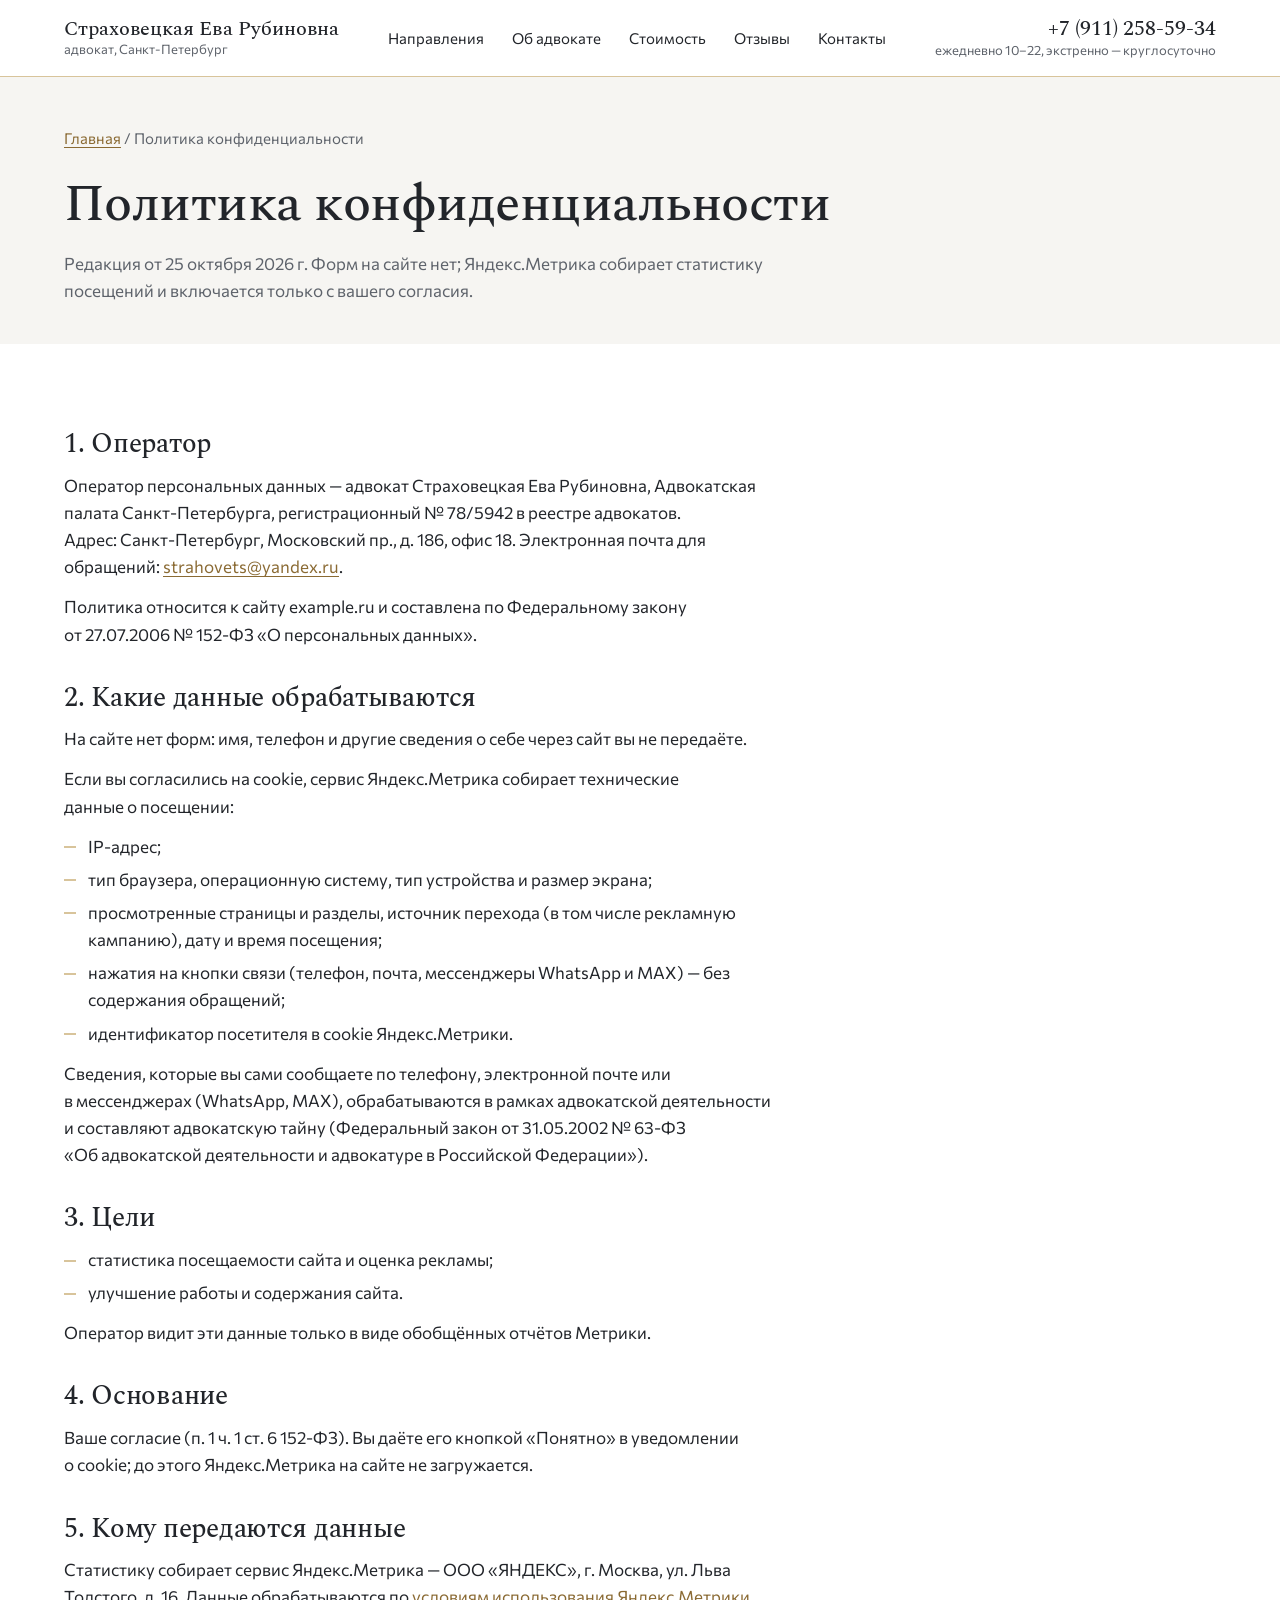
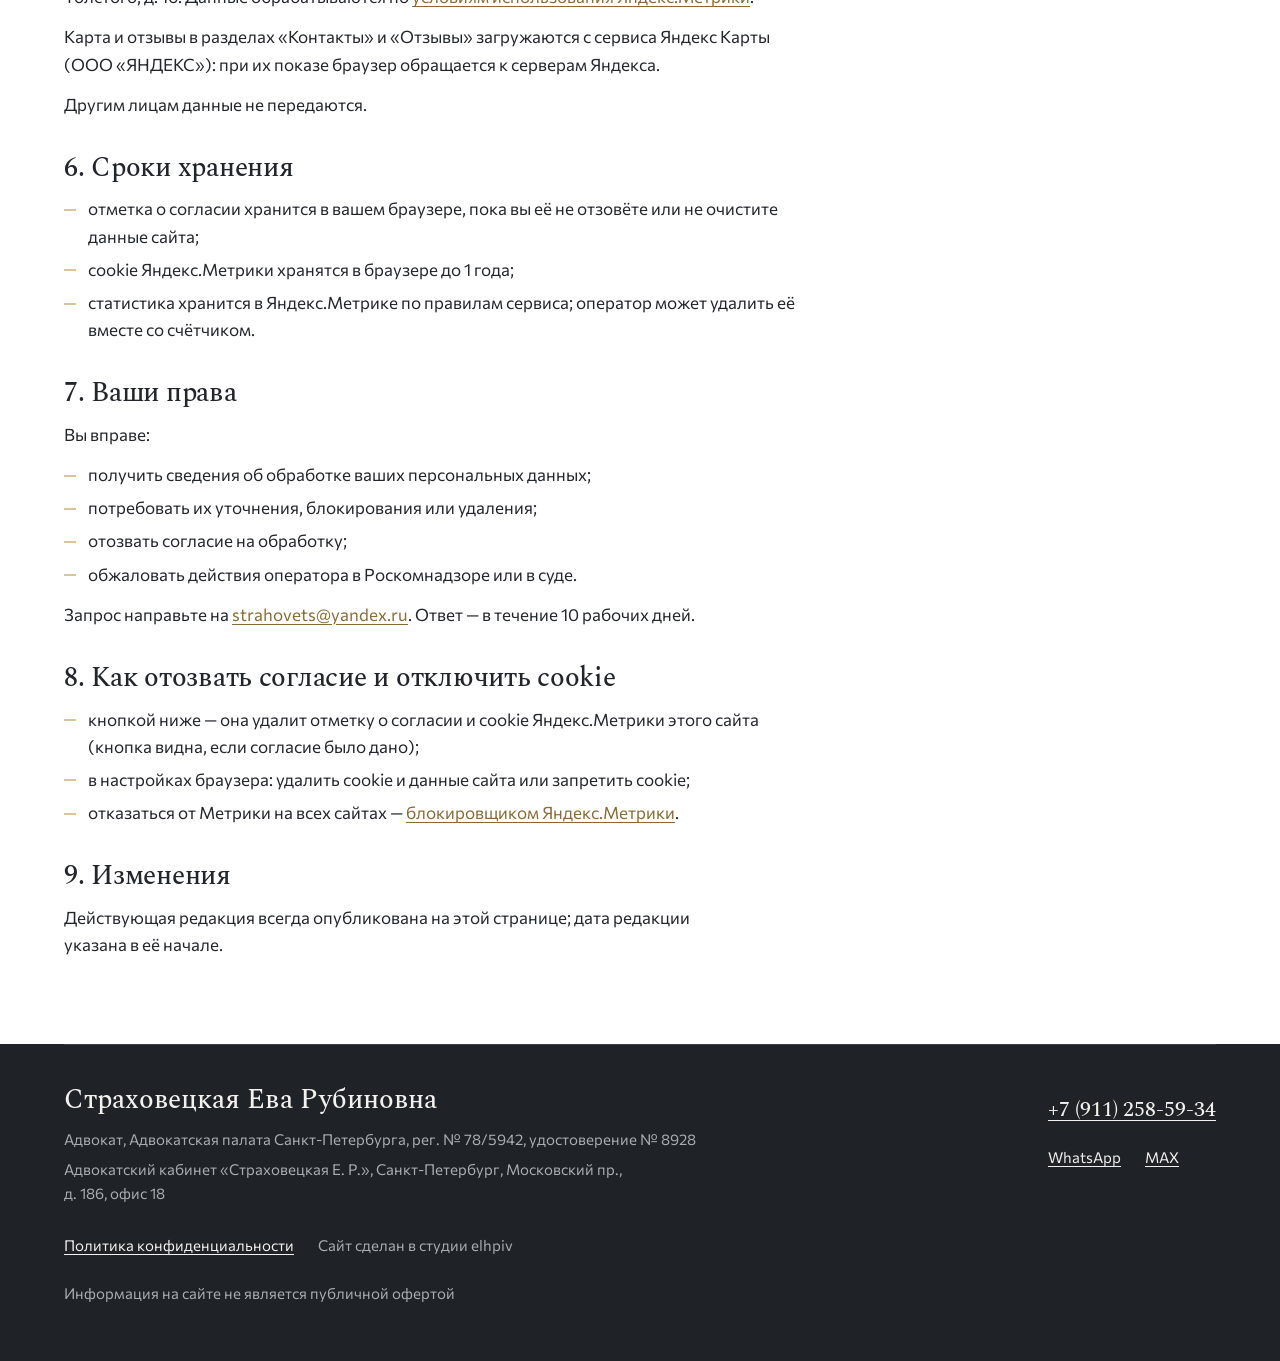
==== privacy/index.html @ 70b64c7b "Правки клиента, круг 2: MAX, новый заголовок, география MAX: ссылка клиента в SITE.max — кнопки в пе" ====
<!doctype html>
<html lang="ru" class="no-js">
<head>
  <meta charset="utf-8">
  <meta name="viewport" content="width=device-width, initial-scale=1, viewport-fit=cover">
  <meta name="format-detection" content="telephone=no">

  <title>Политика конфиденциальности — адвокат Страховецкая Е. Р.</title>
  <meta name="description" content="Как сайт адвоката Страховецкой Е. Р. обрабатывает данные посетителей: форм нет, Яндекс.Метрика — только с согласия.">
  <link rel="canonical" href="https://example.ru/privacy/">
  <meta name="theme-color" content="#FFFFFF">
  <link rel="icon" href="../favicon.ico" sizes="any">
  <link rel="apple-touch-icon" href="../apple-touch-icon.png">

  <link rel="preload" href="../assets/fonts/spectral-cyrillic-500-normal.woff2" as="font" type="font/woff2" crossorigin>
  <link rel="preload" href="../assets/fonts/commissioner-cyrillic-400-normal.woff2" as="font" type="font/woff2" crossorigin>
  <link rel="stylesheet" href="../css/style.min.css?v=68ed8eaffb">

  <!-- Тот же встроенный скрипт, что на главной: CSP пропускает только его -->
  <script>document.documentElement.className='js';setTimeout(function(){document.documentElement.classList.add('is-hero-ready')},2000);</script>
  <script src="../js/main.min.js?v=ab2434824a" defer></script>
</head>
<body>
  <a class="skip-link" href="#main">Перейти к содержанию</a>

  <!-- Шапка, подвал и плашка cookie повторены на главной, здесь и в 404.html —
       при правке меняйте все три -->
  <header class="header">
    <div class="header__inner">
      <a class="header__brand" href="../">
        <span class="header__name">Страховецкая Ева Рубиновна</span>
        <span class="header__role">адвокат, <span class="nowrap">Санкт-Петербург</span></span>
      </a>

      <nav class="nav" id="nav" aria-label="Разделы сайта">
        <ul class="nav__list">
          <li><a class="nav__link" href="../#napravleniya">Направления</a></li>
          <li><a class="nav__link" href="../#ob-advokate">Об адвокате</a></li>
          <li><a class="nav__link" href="../#stoimost">Стоимость</a></li>
          <li><a class="nav__link" href="../#otzyvy">Отзывы</a></li>
          <li><a class="nav__link" href="../#kontakty">Контакты</a></li>
        </ul>
        <div class="nav__extra">
          <a class="nav__phone" href="tel:+79112585934" data-site="phone" data-site-text>+7 (911) 258-59-34</a>
          <p class="nav__hours">Ежедневно 10:00–22:00, экстренно&nbsp;— круглосуточно</p>
          <p class="nav__messengers">
            <a href="https://wa.me/79112585934" data-site="whatsapp" target="_blank" rel="noopener">WhatsApp</a>
            <a href="https://max.ru/u/f9LHodD0cOIVmBwCmqbL6WuMIrYl8EcYiUHVnizhA8UzZi-aLdURLhYDtkc" data-site="max" target="_blank" rel="noopener">MAX</a>
          </p>
        </div>
      </nav>

      <a class="header__contact" href="tel:+79112585934" data-site="phone">
        <span class="header__phone" data-site-text="phone">+7 (911) 258-59-34</span>
        <span class="header__hours">ежедневно 10–22, экстренно&nbsp;— круглосуточно</span>
      </a>

      <a class="header__icon header__call" href="tel:+79112585934" data-site="phone" aria-label="Позвонить адвокату">
        <svg viewBox="0 0 24 24" width="22" height="22" aria-hidden="true" focusable="false"><path fill="none" stroke="currentColor" stroke-width="1.8" stroke-linecap="round" stroke-linejoin="round" d="M22 16.92v3a2 2 0 0 1-2.18 2 19.79 19.79 0 0 1-8.63-3.07 19.5 19.5 0 0 1-6-6 19.79 19.79 0 0 1-3.07-8.67A2 2 0 0 1 4.11 2h3a2 2 0 0 1 2 1.72 12.84 12.84 0 0 0 .7 2.81 2 2 0 0 1-.45 2.11L8.09 9.91a16 16 0 0 0 6 6l1.27-1.27a2 2 0 0 1 2.11-.45 12.84 12.84 0 0 0 2.81.7A2 2 0 0 1 22 16.92z"/></svg>
      </a>
      <button class="header__icon header__burger" type="button" aria-expanded="false" aria-controls="nav" aria-label="Меню">
        <span class="header__burger-lines" aria-hidden="true"></span>
      </button>
    </div>
  </header>

  <main id="main" tabindex="-1">
    <section class="page-head" aria-labelledby="page-title">
      <div class="container">
        <nav class="page-head__crumbs" aria-label="Навигационная цепочка"><a href="../">Главная</a> / Политика конфиденциальности</nav>
        <h1 class="page-head__title" id="page-title">Политика конфиденциальности</h1>
        <p class="page-head__meta">Редакция от&nbsp;<time datetime="2026-10-25">25&nbsp;октября 2026&nbsp;г.</time> Форм на&nbsp;сайте нет; Яндекс.Метрика собирает статистику посещений и&nbsp;включается только с&nbsp;вашего согласия.</p>
      </div>
    </section>

    <section class="section section--white" aria-label="Текст политики">
      <div class="container">
        <article class="doc">
          <h2>1. Оператор</h2>
          <p>Оператор персональных данных&nbsp;— адвокат Страховецкая Ева Рубиновна, Адвокатская палата <span class="nowrap">Санкт-Петербурга</span>, регистрационный №&nbsp;78/5942 в&nbsp;реестре адвокатов. Адрес: <span class="nowrap">Санкт-Петербург</span>, Московский пр., д.&nbsp;186, офис&nbsp;18. Электронная почта для обращений: <a href="mailto:strahovets@yandex.ru" data-site="email" data-site-text>strahovets@yandex.ru</a>.</p>
          <p>Политика относится к&nbsp;сайту example.ru и&nbsp;составлена по&nbsp;Федеральному закону от&nbsp;27.07.2006 №&nbsp;152-ФЗ «О&nbsp;персональных данных».</p>

          <h2>2. Какие данные обрабатываются</h2>
          <p>На&nbsp;сайте нет форм: имя, телефон и&nbsp;другие сведения о&nbsp;себе через сайт вы&nbsp;не&nbsp;передаёте.</p>
          <p>Если вы согласились на&nbsp;cookie, сервис Яндекс.Метрика собирает технические данные о&nbsp;посещении:</p>
          <ul>
            <li>IP-адрес;</li>
            <li>тип браузера, операционную систему, тип устройства и&nbsp;размер экрана;</li>
            <li>просмотренные страницы и&nbsp;разделы, источник перехода (в&nbsp;том числе рекламную кампанию), дату и&nbsp;время посещения;</li>
            <li>нажатия на&nbsp;кнопки связи (телефон, почта, мессенджеры WhatsApp и&nbsp;MAX)&nbsp;— без содержания обращений;</li>
            <li>идентификатор посетителя в&nbsp;cookie Яндекс.Метрики.</li>
          </ul>
          <p>Сведения, которые вы сами сообщаете по&nbsp;телефону, электронной почте или в&nbsp;мессенджерах (WhatsApp, MAX), обрабатываются в&nbsp;рамках адвокатской деятельности и&nbsp;составляют адвокатскую тайну (Федеральный закон от&nbsp;31.05.2002 №&nbsp;63-ФЗ «Об&nbsp;адвокатской деятельности и&nbsp;адвокатуре в&nbsp;Российской Федерации»).</p>

          <h2>3. Цели</h2>
          <ul>
            <li>статистика посещаемости сайта и&nbsp;оценка рекламы;</li>
            <li>улучшение работы и&nbsp;содержания сайта.</li>
          </ul>
          <p>Оператор видит эти данные только в&nbsp;виде обобщённых отчётов Метрики.</p>

          <h2>4. Основание</h2>
          <p>Ваше согласие (п.&nbsp;1 ч.&nbsp;1 ст.&nbsp;6 152-ФЗ). Вы&nbsp;даёте его кнопкой «Понятно» в&nbsp;уведомлении о&nbsp;cookie; до&nbsp;этого Яндекс.Метрика на&nbsp;сайте не&nbsp;загружается.</p>

          <h2>5. Кому передаются данные</h2>
          <p>Статистику собирает сервис Яндекс.Метрика&nbsp;— ООО «ЯНДЕКС», <span class="nowrap">г.&nbsp;Москва</span>, ул.&nbsp;Льва Толстого, д.&nbsp;16. Данные обрабатываются по&nbsp;<a href="https://yandex.ru/legal/metrica_termsofuse/ru/" target="_blank" rel="noopener">условиям использования Яндекс.Метрики</a>.</p>
          <p>Карта и&nbsp;отзывы в&nbsp;разделах «Контакты» и&nbsp;«Отзывы» загружаются с&nbsp;сервиса Яндекс Карты (ООО «ЯНДЕКС»): при их показе браузер обращается к&nbsp;серверам Яндекса.</p>
          <p>Другим лицам данные не&nbsp;передаются.</p>

          <h2>6. Сроки хранения</h2>
          <ul>
            <li>отметка о&nbsp;согласии хранится в&nbsp;вашем браузере, пока вы&nbsp;её&nbsp;не&nbsp;отзовёте или не&nbsp;очистите данные сайта;</li>
            <li>cookie Яндекс.Метрики хранятся в&nbsp;браузере до&nbsp;1&nbsp;года;</li>
            <li>статистика хранится в&nbsp;Яндекс.Метрике по&nbsp;правилам сервиса; оператор может удалить её вместе со&nbsp;счётчиком.</li>
          </ul>

          <h2>7. Ваши права</h2>
          <p>Вы вправе:</p>
          <ul>
            <li>получить сведения об&nbsp;обработке ваших персональных данных;</li>
            <li>потребовать их уточнения, блокирования или удаления;</li>
            <li>отозвать согласие на&nbsp;обработку;</li>
            <li>обжаловать действия оператора в&nbsp;Роскомнадзоре или в&nbsp;суде.</li>
          </ul>
          <p>Запрос направьте на&nbsp;<a href="mailto:strahovets@yandex.ru" data-site="email" data-site-text>strahovets@yandex.ru</a>. Ответ&nbsp;— в&nbsp;течение 10&nbsp;рабочих дней.</p>

          <h2>8. Как отозвать согласие и&nbsp;отключить cookie</h2>
          <ul>
            <li>кнопкой ниже&nbsp;— она удалит отметку о&nbsp;согласии и&nbsp;cookie Яндекс.Метрики этого сайта (кнопка видна, если согласие было дано);</li>
            <li>в&nbsp;настройках браузера: удалить cookie и&nbsp;данные сайта или запретить cookie;</li>
            <li>отказаться от&nbsp;Метрики на&nbsp;всех сайтах&nbsp;— <a href="https://yandex.ru/support/metrica/ru/general/opt-out.html" target="_blank" rel="noopener">блокировщиком Яндекс.Метрики</a>.</li>
          </ul>
          <div class="doc__revoke" data-cookie-revoke hidden>
            <button class="btn btn--outline btn--sm" type="button">Отозвать согласие на&nbsp;cookie</button>
          </div>

          <h2>9. Изменения</h2>
          <p>Действующая редакция всегда опубликована на&nbsp;этой странице; дата редакции указана в&nbsp;её&nbsp;начале.</p>
        </article>
      </div>
    </section>
  </main>

  <footer class="footer">
    <div class="container footer__inner">
      <p class="footer__name">Страховецкая Ева Рубиновна</p>
      <p>Адвокат, Адвокатская палата <span class="nowrap">Санкт-Петербурга</span>, рег.&nbsp;№&nbsp;78/5942, удостоверение №&nbsp;8928</p>
      <p>Адвокатский кабинет «Страховецкая Е.&nbsp;Р.», <span class="nowrap">Санкт-Петербург</span>, Московский пр., д.&nbsp;186, офис&nbsp;18</p>
      <div class="footer__call">
        <a class="footer__phone" href="tel:+79112585934" data-site="phone" data-site-text>+7 (911) 258-59-34</a>
        <p class="footer__messengers">
          <a href="https://wa.me/79112585934" data-site="whatsapp" target="_blank" rel="noopener">WhatsApp</a>
          <a href="https://max.ru/u/f9LHodD0cOIVmBwCmqbL6WuMIrYl8EcYiUHVnizhA8UzZi-aLdURLhYDtkc" data-site="max" target="_blank" rel="noopener">MAX</a>
        </p>
      </div>
      <p class="footer__links">
        <a href="../privacy/">Политика конфиденциальности</a>
        <!-- studio --><span class="footer__studio">Сайт сделан в&nbsp;студии elhpiv</span><!-- /studio -->
      </p>
      <p class="footer__note">Информация на&nbsp;сайте не&nbsp;является публичной офертой</p>
    </div>
  </footer>

  <section class="cookie" aria-label="Уведомление о cookie" data-cookie hidden>
    <div class="container cookie__inner">
      <p class="cookie__text">Сайт использует cookie и&nbsp;Яндекс.Метрику для статистики. Подробнее&nbsp;— на&nbsp;этой странице.</p>
      <button class="btn btn--primary btn--sm" type="button" data-cookie-accept>Понятно</button>
    </div>
  </section>
</body>
</html>
---- css/style.min.css ----
@font-face{font-family:Spectral;font-style:normal;font-weight:500;font-display:swap;src:url('../assets/fonts/spectral-cyrillic-500-normal.woff2') format('woff2');unicode-range:U+0301,U+0400-045F,U+0490-0491,U+04B0-04B1,U+2116}@font-face{font-family:Spectral;font-style:normal;font-weight:500;font-display:swap;src:url('../assets/fonts/spectral-latin-500-normal.woff2') format('woff2');unicode-range:U+0000-00FF,U+0131,U+0152-0153,U+02BB-02BC,U+02C6,U+02DA,U+02DC,U+0304,U+0308,U+0329,U+2000-206F,U+20AC,U+2122,U+2191,U+2193,U+2212,U+2215,U+FEFF,U+FFFD}@font-face{font-family:Commissioner;font-style:normal;font-weight:400;font-display:swap;src:url('../assets/fonts/commissioner-cyrillic-400-normal.woff2') format('woff2');unicode-range:U+0301,U+0400-045F,U+0490-0491,U+04B0-04B1,U+2116}@font-face{font-family:Commissioner;font-style:normal;font-weight:400;font-display:swap;src:url('../assets/fonts/commissioner-latin-400-normal.woff2') format('woff2');unicode-range:U+0000-00FF,U+0131,U+0152-0153,U+02BB-02BC,U+02C6,U+02DA,U+02DC,U+0304,U+0308,U+0329,U+2000-206F,U+20AC,U+2122,U+2191,U+2193,U+2212,U+2215,U+FEFF,U+FFFD}@font-face{font-family:Commissioner;font-style:normal;font-weight:400;font-display:swap;src:url('../assets/fonts/commissioner-rub-400-normal.woff2') format('woff2');unicode-range:U+20BD}:root{--c-white:#FFFFFF;--c-stone:#F6F5F2;--c-ink:#22252A;--c-ink-soft:#5E636B;--c-line:#E3E0D9;--c-gold:#C2A062;--c-gold-hover:#B38F51;--c-gold-line:#D8C49B;--c-gold-text:#8A6A33;--c-dark:#1F2226;--c-on-dark:#F2F1EE;--c-on-dark-soft:#A9ADB3;--c-dark-line:rgba(242, 241, 238, .14);--c-dark-card:rgba(242, 241, 238, .04);--ff-serif:'Spectral',Georgia,'Times New Roman',serif;--ff-sans:'Commissioner','Helvetica Neue',Arial,sans-serif;--step--1:.875rem;--step-0:1.0625rem;--step-1:1.328rem;--step-2:1.66rem;--step-3:2.075rem;--step-4:2.594rem;--step-5:3.242rem;--gutter:1.25rem;--container:72rem;--header-h:3.75rem;--pad-anchor:clamp(3.5rem, 2rem + 6vw, 7.5rem);--pad-base:clamp(3rem, 1.75rem + 4.5vw, 6rem);--pad-short:clamp(2.25rem, 1.5rem + 2vw, 3.25rem);--radius-btn:4px;--radius:2px;--ease:cubic-bezier(.2, .7, .2, 1)}*,::after,::before{box-sizing:border-box}html{-webkit-text-size-adjust:100%;text-size-adjust:100%}blockquote,body,dd,dl,figure,h1,h2,h3,ol,p,ul{margin:0}ol,ul{padding:0;list-style:none}iframe,img,picture,svg{display:block;max-width:100%}img{height:auto}button{font:inherit;color:inherit;background:0 0;border:0;padding:0;cursor:pointer}[hidden]{display:none!important}body{font-family:var(--ff-sans);font-size:var(--step-0);line-height:1.6;color:var(--c-ink);background:var(--c-white);-webkit-font-smoothing:antialiased;font-kerning:normal;overflow-x:clip}h1,h2,h3{font-family:var(--ff-serif);font-weight:500;line-height:1.12;letter-spacing:-.01em;text-wrap:balance}blockquote,dd,li,p{text-wrap:pretty}p{max-width:66ch}a{color:var(--c-gold-text);text-decoration-line:underline;text-decoration-thickness:1px;text-underline-offset:.2em;transition:text-decoration-thickness .15s,color .15s,background-color .15s,border-color .15s}a:hover{text-decoration-thickness:2px}a[href^="tel:"]{white-space:nowrap}:focus-visible{outline:2px solid var(--c-ink);outline-offset:3px}:focus:not(:focus-visible){outline:0}.container{width:min(100% - 2 * var(--gutter),var(--container));margin-inline:auto}.section{padding-block:var(--pad-base)}.section--anchor{padding-block:var(--pad-anchor)}.section--short{padding-block:var(--pad-short)}.section--joined{padding-bottom:var(--pad-short)}.section--white{background:var(--c-white)}.section--stone{background:var(--c-stone)}main [id]{scroll-margin-top:calc(var(--header-h) + 1px)}.section__title{font-size:clamp(var(--step-2), 1.3rem + 1.8vw, 2.625rem);margin-bottom:1.5rem}.section__title::after{content:'';display:block;width:3rem;height:2px;margin-top:.875rem;background:var(--c-gold-line)}.about>*,.contacts>*{min-width:0}.skip-link{position:fixed;top:.5rem;left:.5rem;z-index:100;padding:.75rem 1rem;background:var(--c-white);color:var(--c-gold-text);border-radius:var(--radius-btn);transform:translateY(-200%)}.skip-link:focus{transform:none}main [tabindex="-1"]:focus,main:focus{outline:0}.btn{display:inline-flex;align-items:center;justify-content:center;min-height:3rem;padding:.75rem 1.625rem;border:1px solid transparent;border-radius:var(--radius-btn);font-family:var(--ff-sans);font-size:var(--step-0);line-height:1.2;text-align:center;text-decoration:none;white-space:nowrap}.btn--primary{background:var(--c-gold);color:var(--c-ink)}.btn--primary:hover{background:var(--c-gold-hover)}.btn--outline{color:var(--c-ink);border-color:rgba(34,37,42,.32);background:0 0}.btn--outline:hover{border-color:var(--c-ink)}.btn--sm{min-height:2.75rem;padding:.5rem 1.25rem;font-size:.9375rem}.header{position:fixed;inset:0 0 auto;z-index:50;padding-top:env(safe-area-inset-top);background:var(--c-white);color:var(--c-ink);border-bottom:1px solid var(--c-gold-line)}.header__inner{display:flex;align-items:center;gap:.5rem;width:min(100% - 2 * var(--gutter),var(--container));min-height:var(--header-h);margin-inline:auto}.header__brand{display:flex;flex-direction:column;min-width:0;margin-right:auto;padding-block:.375rem;color:inherit;text-decoration:none}.header__name{font-family:var(--ff-serif);font-weight:500;font-size:clamp(1rem, .7rem + 1.4vw, 1.25rem);line-height:1.15}.header__role{display:none;font-size:.8125rem;line-height:1.3;color:var(--c-ink-soft)}.header__contact{display:none}.header__phone{font-family:var(--ff-serif);font-weight:500;font-size:1.3125rem;line-height:1.2;white-space:nowrap}.header__contact:hover .header__phone{text-decoration:underline;text-decoration-thickness:1px;text-underline-offset:.2em}.header__hours{font-size:.8125rem;line-height:1.3;color:var(--c-ink-soft)}.header__icon{display:grid;place-items:center;flex:none;width:2.75rem;height:2.75rem;border-radius:var(--radius-btn);color:inherit}.header__icon:hover{background:var(--c-stone)}.header__burger-lines,.header__burger-lines::after,.header__burger-lines::before{display:block;width:1.375rem;height:2px;background:currentColor;transition:transform .2s var(--ease),opacity .2s}.header__burger-lines{position:relative}.header__burger-lines::after,.header__burger-lines::before{content:'';position:absolute;left:0}.header__burger-lines::before{top:-7px}.header__burger-lines::after{top:7px}.header__burger[aria-expanded=true] .header__burger-lines{background:0 0}.header__burger[aria-expanded=true] .header__burger-lines::before{transform:translateY(7px) rotate(45deg)}.header__burger[aria-expanded=true] .header__burger-lines::after{transform:translateY(-7px) rotate(-45deg)}.header{transition:background-color .3s,color .3s,border-color .3s}.header--dark:not(.is-menu-open){background:rgba(25,23,20,.92);color:#f4f1ec;border-bottom-color:rgba(216,196,155,.3)}.header--dark:not(.is-menu-open) .header__hours,.header--dark:not(.is-menu-open) .header__role{color:#b9b2a7}.header--dark:not(.is-menu-open) .header__icon:hover{background:rgba(242,239,234,.1)}.header--dark:not(.is-menu-open) .nav__link:hover{color:var(--c-gold-line)}.header--dark:not(.is-menu-open) :focus-visible{outline-color:#f4f1ec}.nav{position:fixed;inset:calc(var(--header-h) + env(safe-area-inset-top)) 0 0;z-index:49;padding:1rem var(--gutter) calc(2rem + env(safe-area-inset-bottom));overflow-y:auto;overscroll-behavior:contain;background:var(--c-white);color:var(--c-ink);visibility:hidden;opacity:0;transition:opacity .2s,visibility 0s .2s}.is-menu-open .nav{visibility:visible;opacity:1;transition:opacity .2s}.nav__link{display:block;padding-block:.625rem;font-family:var(--ff-serif);font-weight:500;font-size:var(--step-2);line-height:1.25;color:inherit;text-decoration:none}.nav__link:hover{color:var(--c-gold-text)}.nav__extra{margin-top:1.5rem;padding-top:1.5rem;border-top:1px solid var(--c-gold-line)}.nav__phone{display:inline-block;padding-block:.25rem;font-family:var(--ff-serif);font-weight:500;font-size:var(--step-2);color:var(--c-ink);text-decoration:none}.nav__hours{margin-top:.25rem;color:var(--c-ink-soft)}.nav__messengers{display:flex;gap:1.5rem;margin-top:.5rem}.nav__messengers a{display:inline-block;padding-block:.625rem}.is-locked,.is-locked body{overflow:hidden}.hero{--hero-bg:#1A1815;--hero-soft:#B9B2A7;position:relative;padding-top:calc(var(--header-h) + env(safe-area-inset-top));background:var(--hero-bg);color:#f4f1ec;isolation:isolate}.hero :focus-visible{outline-color:#f4f1ec}.hero__stage{position:relative}.hero__photo{position:absolute;inset:0 0 auto;height:calc(34svh + 3rem);overflow:hidden}.hero__img{width:100%;height:100%;object-fit:cover;object-position:62% calc(2rem - 100vw * .303)}.hero__photo::after{content:'';position:absolute;inset:0;pointer-events:none;background:linear-gradient(180deg,rgba(26,24,21,.35) 0,rgba(26,24,21,0) 18%,rgba(26,24,21,0) 50%,var(--hero-bg) 100%)}.hero__inner{position:relative;display:flex;flex-direction:column;padding-block:calc(34svh - 2rem) 2.5rem}.hero__title{font-size:1.75rem;line-height:1.08}.hero__geo{margin-top:.625rem;font-size:.9375rem;line-height:1.45;color:var(--hero-soft)}.hero__name{margin-top:1.25rem;font-family:var(--ff-serif);font-weight:500;font-size:var(--step-1);line-height:1.25}.hero__reg{margin-top:.25rem;font-size:.9375rem;color:var(--hero-soft)}.hero__lead{margin-top:1.25rem;max-width:34rem;line-height:1.55}.hero__actions{display:grid;grid-template-columns:1fr 1fr;gap:.625rem;margin-top:1.5rem}.hero__actions .btn--primary{grid-column:1/-1}.hero .btn--outline{color:#f4f1ec;border-color:rgba(242,239,234,.35)}.hero .btn--outline:hover{border-color:rgba(242,239,234,.75)}.hero__price{margin-top:1rem;font-size:.9375rem;color:var(--hero-soft)}.hero__facts{background:var(--c-white);border-top:1px solid var(--c-gold-line)}.facts{display:grid;grid-template-columns:repeat(3,1fr);gap:1rem;padding-block:1.25rem}.facts__item{display:flex;flex-direction:column;gap:.25rem}.facts__num{font-family:var(--ff-serif);font-weight:500;font-size:clamp(1.75rem, 1.2rem + 2.4vw, 2.75rem);line-height:1;color:var(--c-gold-text);font-variant-numeric:lining-nums}.facts__unit,.stats__unit{font-size:.5em;letter-spacing:0}.facts__label{font-size:.875rem;line-height:1.35;color:var(--c-ink-soft)}@media (prefers-reduced-motion:no-preference){.js .hero__later,.js .hero__photo{opacity:0}.is-hero-ready .hero__photo{animation:hero-curtain 1.5s var(--ease) .1s both}.is-hero-ready .hero__later{animation:hero-reveal .7s ease-out .25s both}}@keyframes hero-curtain{from{opacity:0;clip-path:inset(0 0 0 100%)}60%{opacity:1}to{opacity:1;clip-path:inset(0)}}@keyframes hero-reveal{from{opacity:0}to{opacity:1}}.areas{display:grid;gap:1rem}.area{position:relative;display:flex;flex-direction:column;padding:1.5rem 1.25rem 1rem;overflow:hidden;background:var(--c-white);border:1px solid var(--c-line);border-radius:var(--radius)}.area::before,.platform::before{content:'';position:absolute;inset:0 0 auto;height:2px;background:var(--c-gold);transform:scaleX(0);transform-origin:left;transition:transform .45s var(--ease)}.area__title{margin-bottom:.875rem;font-size:var(--step-2)}.area__list{margin-bottom:.75rem;border-top:1px solid var(--c-line)}.area__link{display:flex;flex-wrap:wrap;align-items:baseline;justify-content:space-between;gap:0 .75rem;padding-block:.625rem;border-bottom:1px solid var(--c-line);color:var(--c-ink);line-height:1.35;text-decoration:none}.area__link:hover .area__name{color:var(--c-gold-text);text-decoration:underline;text-decoration-thickness:1px;text-underline-offset:.2em}.area__law{font-size:.875rem;color:var(--c-ink-soft);white-space:nowrap}.area__more{align-self:flex-start;margin-top:auto;padding-block:.625rem}.group__inner{display:grid;gap:2rem}.group__inner>*{min-width:0}.group__lead{margin-bottom:1.75rem;color:var(--c-ink-soft)}.cases{margin-inline:-1rem;border-top:1px solid var(--c-line)}.case{--flash-bg:var(--c-stone);padding-inline:1rem;border-bottom:1px solid var(--c-line);border-radius:var(--radius)}main .case{scroll-margin-top:calc(var(--header-h) + 1rem)}.section--stone .case{--flash-bg:var(--c-white)}.case__head{display:flex;align-items:center;justify-content:space-between;gap:1rem;min-height:3rem;padding-block:1rem;cursor:pointer;list-style:none}.case__head::-webkit-details-marker{display:none}.case__name{display:flex;flex-direction:column;gap:.125rem;min-width:0}.case__title{font-family:var(--ff-serif);font-weight:500;font-size:var(--step-1);line-height:1.25;transition:color .15s}.case__law{font-size:.875rem;line-height:1.4;color:var(--c-ink-soft)}.case__more{display:inline-flex;align-items:center;gap:.375rem;flex:none;font-size:.9375rem;color:var(--c-gold-text)}.case__head:hover .case__title{color:var(--c-gold-text)}.case__head:hover .case__close,.case__head:hover .case__open{text-decoration:underline;text-decoration-thickness:1px;text-underline-offset:.2em}.case__close,.case__details[open] .case__open{display:none}.case__details[open] .case__close{display:inline}.case__icon{flex:none;transition:transform .2s var(--ease)}.case__details[open] .case__icon{transform:rotate(180deg)}.case__body{max-width:40rem;padding-bottom:1.5rem}.case__points{display:grid;gap:.5rem;margin-top:1rem}.case__points li{position:relative;padding-left:1.75rem}.case__points li::before{content:'';position:absolute;left:0;top:.8em;width:1rem;height:2px;background:var(--c-gold-line)}.case--also{padding-block:1rem;font-size:.9375rem;line-height:1.5;color:var(--c-ink-soft)}.case.is-flash,.no-js .case:target{background-color:var(--flash-bg);box-shadow:inset 3px 0 0 var(--c-gold);animation:case-flash 2.8s var(--ease) forwards}@keyframes case-flash{0%,60%{background-color:var(--flash-bg);box-shadow:inset 3px 0 0 var(--c-gold)}100%{background-color:transparent;box-shadow:inset 3px 0 0 transparent}}.tariff{padding:1.5rem 1.25rem 1.25rem;background:var(--c-stone);border-top:2px solid var(--c-gold-line);border-radius:var(--radius)}.section--stone .tariff{background:var(--c-white)}.tariff__title{font-size:var(--step-1);line-height:1.2}.tariff__list{margin-block:.75rem 1.25rem;font-variant-numeric:lining-nums}.tariff__row{display:flex;flex-wrap:wrap;justify-content:space-between;align-items:baseline;gap:.25rem 1rem;padding-block:.75rem;border-bottom:1px solid var(--c-line);line-height:1.4}.tariff__row dt{min-width:0}.tariff__row dd{flex:none;margin-left:auto;font-family:var(--ff-serif);font-weight:500;font-size:1.125rem;white-space:nowrap}.tariff__row dd.tariff__note{flex:1 1 100%;margin-left:0;font-family:var(--ff-sans);font-weight:400;font-size:.9375rem;white-space:normal;color:var(--c-ink-soft)}.tariff__actions{display:grid;grid-template-columns:1fr 1fr;gap:.625rem}.tariff__actions .btn{min-width:0;padding-inline:.75rem}.group__photo{display:none}.practice{display:grid;gap:1rem}.stats{display:grid;gap:.75rem}.stats__item{display:flex;align-items:baseline;gap:1.25rem;padding:1.125rem 1.25rem;background:var(--c-dark-card);border:1px solid var(--c-dark-line);border-radius:var(--radius)}.stats__value{flex:none;min-width:2.3em;font-family:var(--ff-serif);font-weight:500;font-size:clamp(2.25rem, 1.75rem + 2vw, 3.25rem);line-height:1;color:var(--c-on-dark);font-variant-numeric:lining-nums}.stats__plus,.stats__unit{color:var(--c-gold)}.stats__label{line-height:1.4;color:var(--c-on-dark-soft)}.chart{display:flex;flex-direction:column;padding:1.5rem 1.25rem;background:var(--c-dark-card);border:1px solid var(--c-dark-line);border-radius:var(--radius)}.chart__title{font-family:var(--ff-serif);font-weight:500;font-size:var(--step-1);line-height:1.2}.chart__lead{display:flex;flex-wrap:wrap;align-items:baseline;gap:0 .75rem;margin-top:1.25rem;font-family:var(--ff-serif);font-weight:500;font-variant-numeric:lining-nums}.chart__num{font-size:clamp(3.25rem, 2.25rem + 4vw, 5rem);line-height:.9;color:var(--c-gold)}.chart__of{font-size:var(--step-2);line-height:1.2}.chart__text{margin-top:.5rem;color:var(--c-on-dark-soft)}.chart__bar{display:flex;gap:3px;height:.875rem;margin-top:1.75rem}.chart__part{border-radius:1px}.chart__part--a{flex:var(--a) 1 0%;background:var(--c-gold)}.chart__part--b{flex:var(--b) 1 0%;background:rgba(242,241,238,.24)}.chart__legend{display:flex;flex-wrap:wrap;justify-content:space-between;gap:.375rem 1.5rem;margin-top:.875rem;font-size:.9375rem}.chart__key{display:flex;align-items:center;gap:.5rem;color:var(--c-on-dark-soft)}.chart__key::before{content:'';flex:none;width:.75rem;height:.75rem;border-radius:1px;background:var(--c-gold)}.chart__key--b::before{background:rgba(242,241,238,.24)}.chart__key b{font-family:var(--ff-serif);font-weight:500;font-size:1.125rem;color:var(--c-on-dark)}.practice__source{max-width:none;margin-top:1.75rem;padding-top:1rem;border-top:1px solid var(--c-dark-line);font-size:.9375rem;color:var(--c-on-dark-soft)}.practice__source a{display:inline-block;padding-block:.625rem}.about{display:flex;flex-direction:column}.about__col{display:contents}.about__title{order:1}.about__media{order:2;margin-bottom:1.75rem}.about__quote{order:3;margin-bottom:1.75rem}.about__text{order:4}.about__facts{order:5}.about__img{width:100%;max-height:34rem;object-fit:cover;object-position:50% 20%;border-radius:var(--radius)}.about__quote blockquote{font-family:var(--ff-serif);font-weight:500;font-size:clamp(var(--step-1), 1.1rem + 1.1vw, var(--step-3));line-height:1.3}.about__quote blockquote p{max-width:22em}.about__quote blockquote p::before{content:'«'}.about__quote blockquote p::after{content:'»'}.about__quote figcaption{margin-top:.875rem;font-size:.9375rem;color:var(--c-ink-soft)}.prose p+p{margin-top:1em}.about__facts{display:grid;gap:.625rem;margin-top:2rem;padding-top:1.25rem;border-top:1px solid var(--c-gold-line);font-size:.9375rem;line-height:1.5;color:var(--c-ink-soft)}.about__facts li:first-child{font-family:var(--ff-serif);font-weight:500;font-size:var(--step-1);line-height:1.25;color:var(--c-ink)}.education{padding-top:0}.docs{display:grid;grid-template-columns:repeat(auto-fill,minmax(min(100%,13rem),1fr));gap:1.5rem}.docs__open{display:block;width:100%;padding:.5rem;background:var(--c-white);border:1px solid var(--c-line);border-radius:var(--radius);cursor:zoom-in;transition:border-color .15s}.docs__open:hover{border-color:var(--c-gold-line)}.docs__img{width:100%;aspect-ratio:4/3;object-fit:contain}.docs__figure figcaption{margin-top:.625rem;font-size:.9375rem;line-height:1.4}.docs__year{display:block;color:var(--c-ink-soft)}.lightbox{width:min(100% - 2rem,64rem);max-height:calc(100svh - 2rem);padding:3rem 1rem 1rem;border:0;border-radius:var(--radius);background:var(--c-white);color:var(--c-ink)}.lightbox::backdrop{background:rgba(31,34,38,.88)}.lightbox__img{width:100%;max-height:calc(100svh - 9rem);object-fit:contain}.lightbox__caption{margin:.75rem auto 0;text-align:center}.lightbox__close{position:absolute;top:.25rem;right:.25rem;display:grid;place-items:center;width:2.75rem;height:2.75rem;border-radius:var(--radius-btn)}.lightbox__close:hover{background:var(--c-stone)}.price{border-top:1px solid var(--c-line);font-variant-numeric:lining-nums}.price__row{display:flex;justify-content:space-between;align-items:baseline;gap:1.25rem;padding-block:.875rem;border-bottom:1px solid var(--c-line);line-height:1.4}.price dt{min-width:0}.price dd{flex:none;text-align:right;white-space:nowrap}.price dd.price__note{flex:0 1 13rem;white-space:normal;color:var(--c-ink-soft)}.terms__heading{margin:2.5rem 0 1.25rem;font-size:var(--step-2)}.terms{display:grid;gap:1.25rem 2.5rem}.terms__item{padding-top:1rem;border-top:1px solid var(--c-gold-line)}.terms__title{font-family:var(--ff-serif);font-weight:500;font-size:var(--step-1);line-height:1.2}.terms__item p+p{margin-top:.375rem;font-size:.9375rem;line-height:1.55;color:var(--c-ink-soft)}.verify{display:grid;gap:2rem}.verify>*{min-width:0}.verify__subtitle{font-size:clamp(var(--step-2), 1.3rem + 1.8vw, 2.625rem);margin-bottom:1.5rem}.verify__subtitle::after{content:'';display:block;width:3rem;height:2px;margin-top:.875rem;background:var(--c-gold-line)}.platforms{display:grid;gap:.625rem}.platform{position:relative;display:flex;flex-direction:column;gap:.125rem;height:100%;padding:.875rem 3rem .875rem 1.25rem;overflow:hidden;background:var(--c-stone);border-radius:var(--radius);color:var(--c-ink);text-decoration:none}.platform::after{content:'';position:absolute;top:50%;right:1.125rem;width:1rem;height:1rem;margin-top:-.5rem;background:url("data:image/svg+xml,%3Csvg xmlns='http://www.w3.org/2000/svg' viewBox='0 0 24 24' fill='none' stroke='%238A6A33' stroke-width='2' stroke-linecap='round' stroke-linejoin='round'%3E%3Cpath d='M7 17L17 7M8 7h9v9'/%3E%3C/svg%3E") center/contain no-repeat}.platform__name{font-family:var(--ff-serif);font-weight:500;font-size:var(--step-1);line-height:1.25}.platform__meta{font-size:.875rem;line-height:1.4;color:var(--c-ink-soft)}.platform:hover .platform__name{color:var(--c-gold-text)}.section--dark{background:var(--c-dark);color:var(--c-on-dark)}.section--dark .section__title::after{background:var(--c-gold)}.section--dark a{color:var(--c-gold-line)}.footer :focus-visible,.section--dark :focus-visible{outline-color:var(--c-on-dark)}.contacts{display:grid;gap:2rem}.contacts__photo{display:block;overflow:hidden;border-radius:var(--radius)}.contacts__img{width:100%;aspect-ratio:4/3;object-fit:cover;object-position:50% 24%}.contacts__list{display:grid;gap:.875rem}.contacts__row dt{font-size:.875rem;color:var(--c-on-dark-soft)}.contacts__row dd a{display:inline-block;padding-block:.625rem}.contacts__row dd a.contacts__phone{padding-block:.4375rem}.contacts__phone{font-family:var(--ff-serif);font-weight:500;font-size:var(--step-2);line-height:1.2}.section--dark .contacts__phone{color:var(--c-on-dark);text-decoration-color:var(--c-gold)}.contacts__moscow{margin-top:1.25rem}.contacts__actions{display:grid;grid-template-columns:1fr 1fr;gap:.625rem;margin-top:1.75rem}.contacts__actions .btn--primary{grid-column:1/-1}.contacts__actions .btn{min-width:0;padding-inline:.75rem}.contacts__actions:has(> [data-site=max][hidden]) .btn--outline,.hero__actions:has(> [data-site=max][hidden]) .btn--outline{grid-column:1/-1}.section--dark .btn--primary{color:var(--c-ink)}.section--dark .btn--outline{color:var(--c-on-dark);border-color:rgba(242,241,238,.35)}.section--dark .btn--outline:hover{border-color:rgba(242,241,238,.75)}.map{position:relative;min-height:20rem;overflow:hidden;background:var(--c-dark-card);border:1px solid var(--c-dark-line);border-radius:var(--radius)}.map__placeholder{display:grid;place-content:center;justify-items:center;gap:.25rem;min-height:inherit;height:100%;padding:2rem 1.5rem;text-align:center}.map__address{font-family:var(--ff-serif);font-weight:500;font-size:var(--step-1)}.map__metro{color:var(--c-on-dark-soft)}.map__placeholder a{display:inline-block;margin-top:.5rem;padding-block:.625rem}.embed iframe{position:absolute;inset:0;width:100%;height:100%;border:0}.map.is-loaded .map__placeholder{visibility:hidden}.map iframe{filter:saturate(.6)}.footer{padding-bottom:calc(3rem + 4.5rem + env(safe-area-inset-bottom));background:var(--c-dark);color:var(--c-on-dark-soft);font-size:.9375rem}.footer__inner{display:grid;gap:.375rem;padding-top:2.5rem;border-top:1px solid var(--c-dark-line)}.footer__name{margin-bottom:.25rem;font-family:var(--ff-serif);font-weight:500;font-size:var(--step-2);line-height:1.2;color:var(--c-on-dark)}.footer a{color:var(--c-on-dark)}.footer__phone{display:inline-block;padding-block:.5rem;font-family:var(--ff-serif);font-weight:500;font-size:var(--step-1)}.footer__messengers{display:flex;flex-wrap:wrap;gap:0 1.5rem}.footer__messengers a{display:inline-block;padding-block:.625rem}.footer__links{display:flex;flex-wrap:wrap;gap:0 1.5rem;margin-top:.75rem}.footer__links .footer__studio,.footer__links a{display:inline-block;padding-block:.625rem}.footer__note{margin-top:.5rem}.cookie{position:fixed;inset:auto 0 0;z-index:45;padding-block:.875rem calc(.875rem + env(safe-area-inset-bottom));background:var(--c-white);border-top:1px solid var(--c-gold-line)}.has-callbar .cookie{bottom:calc(4.25rem + env(safe-area-inset-bottom))}.cookie__inner{display:flex;flex-wrap:wrap;align-items:center;gap:.75rem 1.5rem}.cookie__text{flex:1 1 20rem;font-size:.9375rem;line-height:1.5}.callbar{position:fixed;inset:auto 0 0;z-index:40;display:flex;align-items:center;gap:.625rem;padding:.625rem var(--gutter) calc(.625rem + env(safe-area-inset-bottom));background:var(--c-white);border-top:1px solid var(--c-gold-line);transform:translateY(100%);visibility:hidden;transition:transform .25s var(--ease),visibility 0s .25s}.callbar.is-visible{transform:none;visibility:visible;transition:transform .25s var(--ease)}.is-locked .callbar{visibility:hidden}.callbar__call{flex:1}.callbar__wa{display:grid;place-items:center;flex:none;width:3rem;height:3rem;border-radius:50%;background:var(--c-ink);color:var(--c-white)}.callbar__wa:hover{background:#000}.page-head{padding:calc(var(--header-h) + env(safe-area-inset-top) + 2.5rem) 0 2.5rem;background:var(--c-stone)}.page-head__crumbs{margin-bottom:1rem;font-size:.9375rem;color:var(--c-ink-soft)}.page-head__crumbs a{display:inline-block;padding-block:.625rem}.page-head__title{font-size:clamp(var(--step-3), 1.4rem + 2.4vw, var(--step-5))}.page-head__meta{margin-top:1rem;color:var(--c-ink-soft)}.doc{max-width:46rem}.doc h2{margin:2.25rem 0 .75rem;font-size:var(--step-2)}.doc h2:first-child{margin-top:0}.doc p+p,.doc p+ul,.doc ul+p{margin-top:.75em}.doc ul{display:grid;gap:.375rem;margin-top:.5rem}.doc li{position:relative;padding-left:1.5rem}.doc li::before{content:'';position:absolute;left:0;top:.8em;width:.75rem;height:2px;background:var(--c-gold-line)}.doc__revoke{margin-top:1.25rem}.notfound__code{font-family:var(--ff-serif);font-weight:500;font-size:clamp(4rem, 3rem + 6vw, 7rem);line-height:1;color:var(--c-gold-text)}.notfound .hero__actions{max-width:28rem}.nowrap{white-space:nowrap}.visually-hidden{position:absolute!important;width:1px;height:1px;margin:-1px;padding:0;overflow:hidden;clip:rect(0 0 0 0);clip-path:inset(50%);white-space:nowrap;border:0}@media (min-width:22.5em){.header__role{display:block}}@media (min-width:25em){:root{--gutter:1.5rem}}@media (min-width:40em){.hero__title{font-size:clamp(2rem, 1.25rem + 3vw, var(--step-5));line-height:1.06}.hero__photo{height:calc(42svh + 3rem)}.hero__inner{padding-top:calc(42svh - 2rem)}:root{--gutter:2rem;--header-h:4.25rem}.header__inner{gap:1.25rem}.header__contact{display:flex;flex-direction:column;align-items:flex-end;padding-block:.25rem;color:inherit;text-decoration:none}.header__call{display:none}.hero__actions{display:flex;flex-wrap:wrap}.facts{padding-block:1.5rem}.facts__label{font-size:.9375rem}.tariff{padding:1.75rem 1.5rem 1.5rem}.tariff__actions{display:flex;flex-wrap:wrap}.tariff__actions .btn{padding-inline:1.625rem}.stats{grid-template-columns:repeat(2,1fr)}.stats__item{flex-direction:column;gap:.75rem;padding:1.5rem 1.25rem}.chart{padding:1.75rem 1.5rem}.terms{grid-template-columns:1fr 1fr}.platforms{grid-template-columns:1fr 1fr}.contacts{grid-template-columns:2fr 3fr;column-gap:2.5rem}.contacts>*{min-width:0}.contacts .map{grid-column:1/-1}.contacts__img{height:100%;aspect-ratio:auto}}@media (min-width:60em){:root{--gutter:2.5rem;--header-h:4.75rem}.areas{grid-template-columns:repeat(3,1fr);gap:1.5rem}.group__inner{grid-template-columns:7fr 5fr;column-gap:4rem;align-items:start}.group__aside{position:sticky;top:calc(var(--header-h) + 1.5rem)}.practice{grid-template-columns:5fr 7fr;gap:1.5rem}.stats{grid-template-columns:1fr}.stats__item{flex-direction:row;align-items:baseline;gap:1.5rem}.chart{padding:2rem 2rem 1.75rem}.chart__bar,.chart__lead{margin-top:auto}.chart__text{margin-bottom:1.75rem}.about{display:grid;grid-template-columns:5fr 7fr;gap:4.5rem;align-items:start}.about__col{display:block}.about__media{margin-bottom:0}.about__quote{margin-top:.5rem;margin-bottom:2rem}.about__img{max-height:none}.price{display:grid;grid-template-columns:1fr 1fr;grid-template-rows:repeat(4,auto);grid-auto-flow:column;column-gap:4rem;border-top:0}.price__row:first-child,.price__row:nth-child(5){border-top:1px solid var(--c-line)}.terms{grid-template-columns:repeat(4,1fr)}.verify{grid-template-columns:7fr 5fr;column-gap:4rem}.platforms--stack{grid-template-columns:1fr}.footer{padding-bottom:3.5rem}.footer__inner{grid-template-columns:1fr auto;gap:.375rem 3rem}.footer__inner>*{grid-column:1}.footer__inner>.footer__call{grid-column:2;grid-row:1/span 3;align-self:start}.callbar{display:none}.has-callbar .cookie{bottom:0}}@media (min-width:64em){.hero{--hero-bg:#151311;background:radial-gradient(50rem 40rem at 78% 30%,rgba(120,96,64,.22),transparent 65%),linear-gradient(180deg,#1e1b18,var(--hero-bg))}.hero__stage{display:flex;align-items:center;min-height:calc(min(100svh - 7.375rem,52rem) - var(--header-h))}.hero__photo{inset:0 0 0 auto;width:clamp(20rem,52vw,52rem);height:auto;-webkit-mask-image:linear-gradient(to right,transparent 0%,#000 32%);mask-image:linear-gradient(to right,transparent 0%,#000 32%)}.hero__photo::after{background:linear-gradient(to top,var(--hero-bg) 0,rgba(21,19,17,0) 20%),radial-gradient(125% 95% at 52% 30%,transparent 42%,rgba(12,10,9,.6) 100%)}.hero__img{object-position:62% calc(4rem - clamp(20rem,52vw,52rem) * .303)}.hero__inner{padding-block:3rem}.hero__content{max-width:36rem}.group__photo{display:block;width:13rem;margin-top:1.5rem}.group__photo img{width:100%;aspect-ratio:4/5;object-fit:cover;object-position:50% 20%;border-radius:var(--radius)}.contacts{grid-template-columns:3fr 4fr 5fr;column-gap:3rem}.contacts .map{grid-column:auto;min-height:100%}}@media (min-width:80em){.header__burger{display:none}.header__brand{margin-right:0}.nav{position:static;margin-inline:auto;padding:0;overflow:visible;background:0 0;color:inherit;visibility:visible;opacity:1;transition:none}.nav__list{display:flex;gap:1.75rem}.nav__link{padding-block:.8125rem;font-family:var(--ff-sans);font-weight:400;font-size:.9375rem}.nav__extra{display:none}}@media (hover:hover){.area:hover::before,.platform:hover::before{transform:scaleX(1)}}@media (prefers-reduced-motion:reduce){*,::after,::before{animation:none!important;transition:none!important;scroll-behavior:auto!important}}
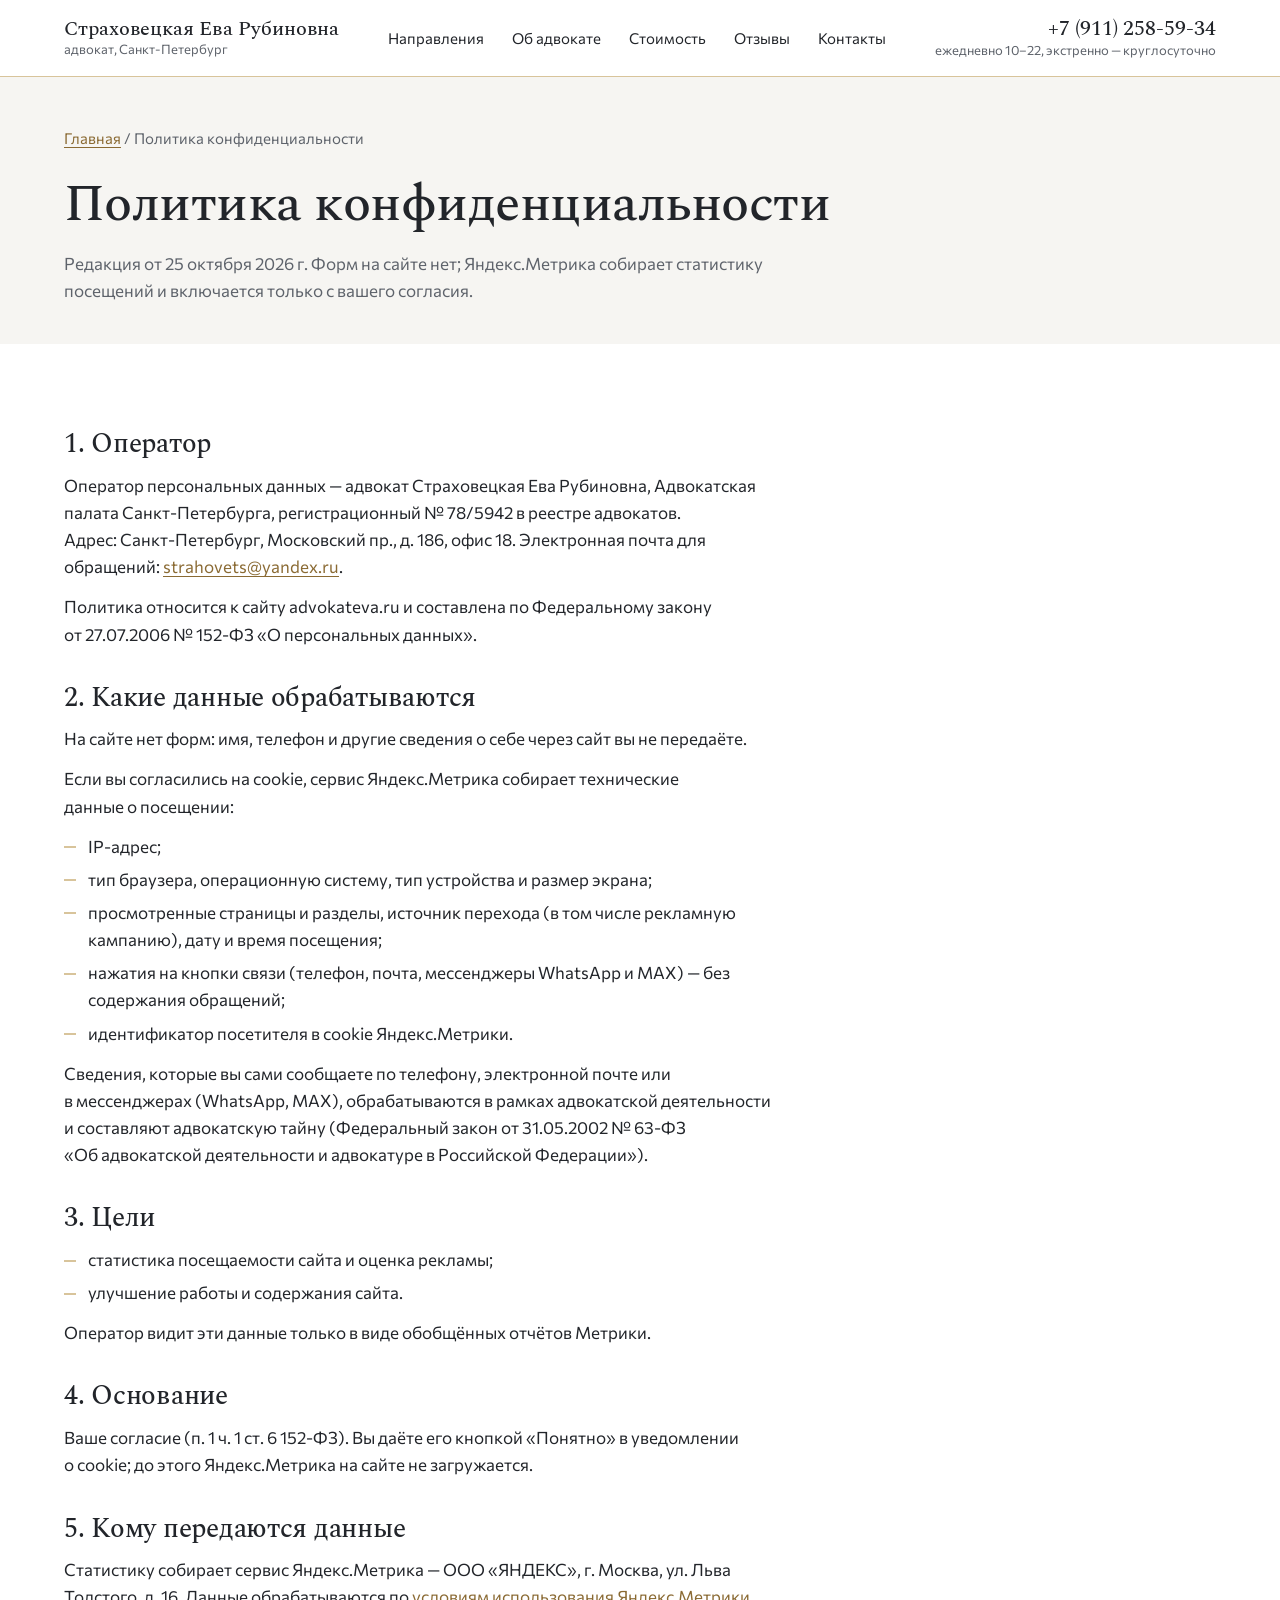
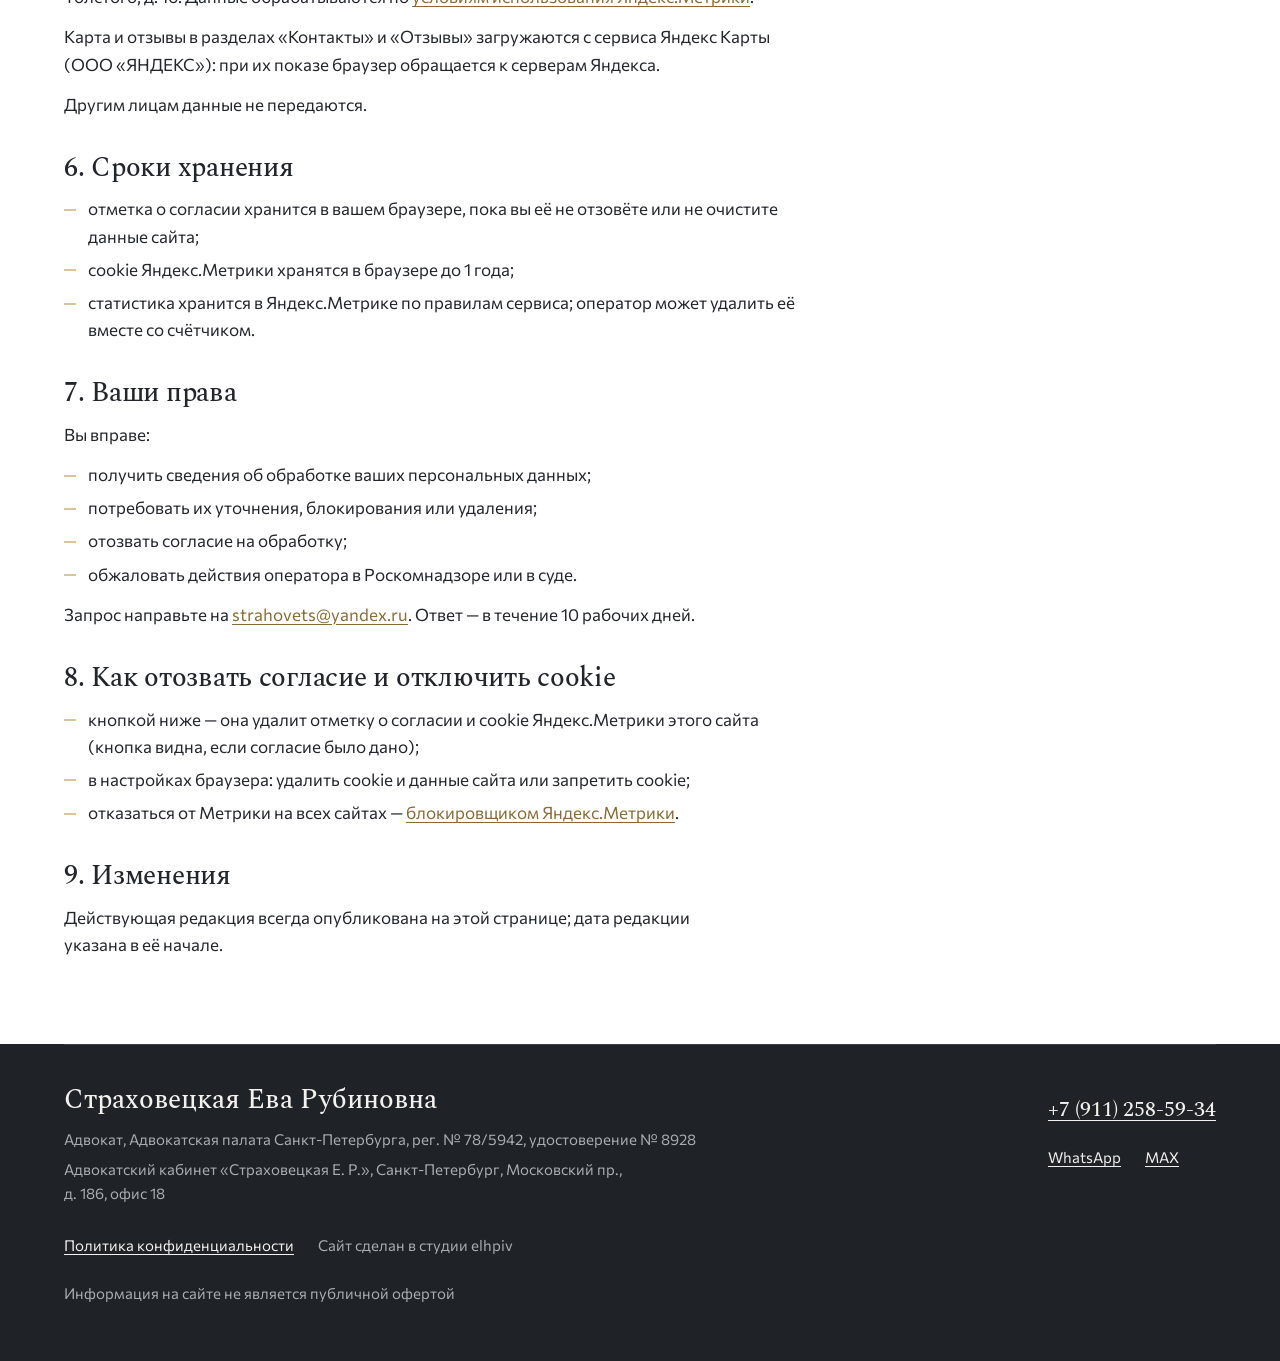
==== commit babfbe96: "Боевой домен advokateva.ru: сборка, .htaccess, Метрика, final-check SITE_URL = https://advokateva.ru" ====
--- a/privacy/index.html
+++ b/privacy/index.html
@@ -7,7 +7,7 @@
 
   <title>Политика конфиденциальности — адвокат Страховецкая Е. Р.</title>
   <meta name="description" content="Как сайт адвоката Страховецкой Е. Р. обрабатывает данные посетителей: форм нет, Яндекс.Метрика — только с согласия.">
-  <link rel="canonical" href="https://example.ru/privacy/">
+  <link rel="canonical" href="https://advokateva.ru/privacy/">
   <meta name="theme-color" content="#FFFFFF">
   <link rel="icon" href="../favicon.ico" sizes="any">
   <link rel="apple-touch-icon" href="../apple-touch-icon.png">
@@ -18,7 +18,7 @@
 
   <!-- Тот же встроенный скрипт, что на главной: CSP пропускает только его -->
   <script>document.documentElement.className='js';setTimeout(function(){document.documentElement.classList.add('is-hero-ready')},2000);</script>
-  <script src="../js/main.min.js?v=ab2434824a" defer></script>
+  <script src="../js/main.min.js?v=7ef79743d1" defer></script>
 </head>
 <body>
   <a class="skip-link" href="#main">Перейти к содержанию</a>
@@ -78,7 +78,7 @@
         <article class="doc">
           <h2>1. Оператор</h2>
           <p>Оператор персональных данных&nbsp;— адвокат Страховецкая Ева Рубиновна, Адвокатская палата <span class="nowrap">Санкт-Петербурга</span>, регистрационный №&nbsp;78/5942 в&nbsp;реестре адвокатов. Адрес: <span class="nowrap">Санкт-Петербург</span>, Московский пр., д.&nbsp;186, офис&nbsp;18. Электронная почта для обращений: <a href="mailto:strahovets@yandex.ru" data-site="email" data-site-text>strahovets@yandex.ru</a>.</p>
-          <p>Политика относится к&nbsp;сайту example.ru и&nbsp;составлена по&nbsp;Федеральному закону от&nbsp;27.07.2006 №&nbsp;152-ФЗ «О&nbsp;персональных данных».</p>
+          <p>Политика относится к&nbsp;сайту advokateva.ru и&nbsp;составлена по&nbsp;Федеральному закону от&nbsp;27.07.2006 №&nbsp;152-ФЗ «О&nbsp;персональных данных».</p>
 
           <h2>2. Какие данные обрабатываются</h2>
           <p>На&nbsp;сайте нет форм: имя, телефон и&nbsp;другие сведения о&nbsp;себе через сайт вы&nbsp;не&nbsp;передаёте.</p>
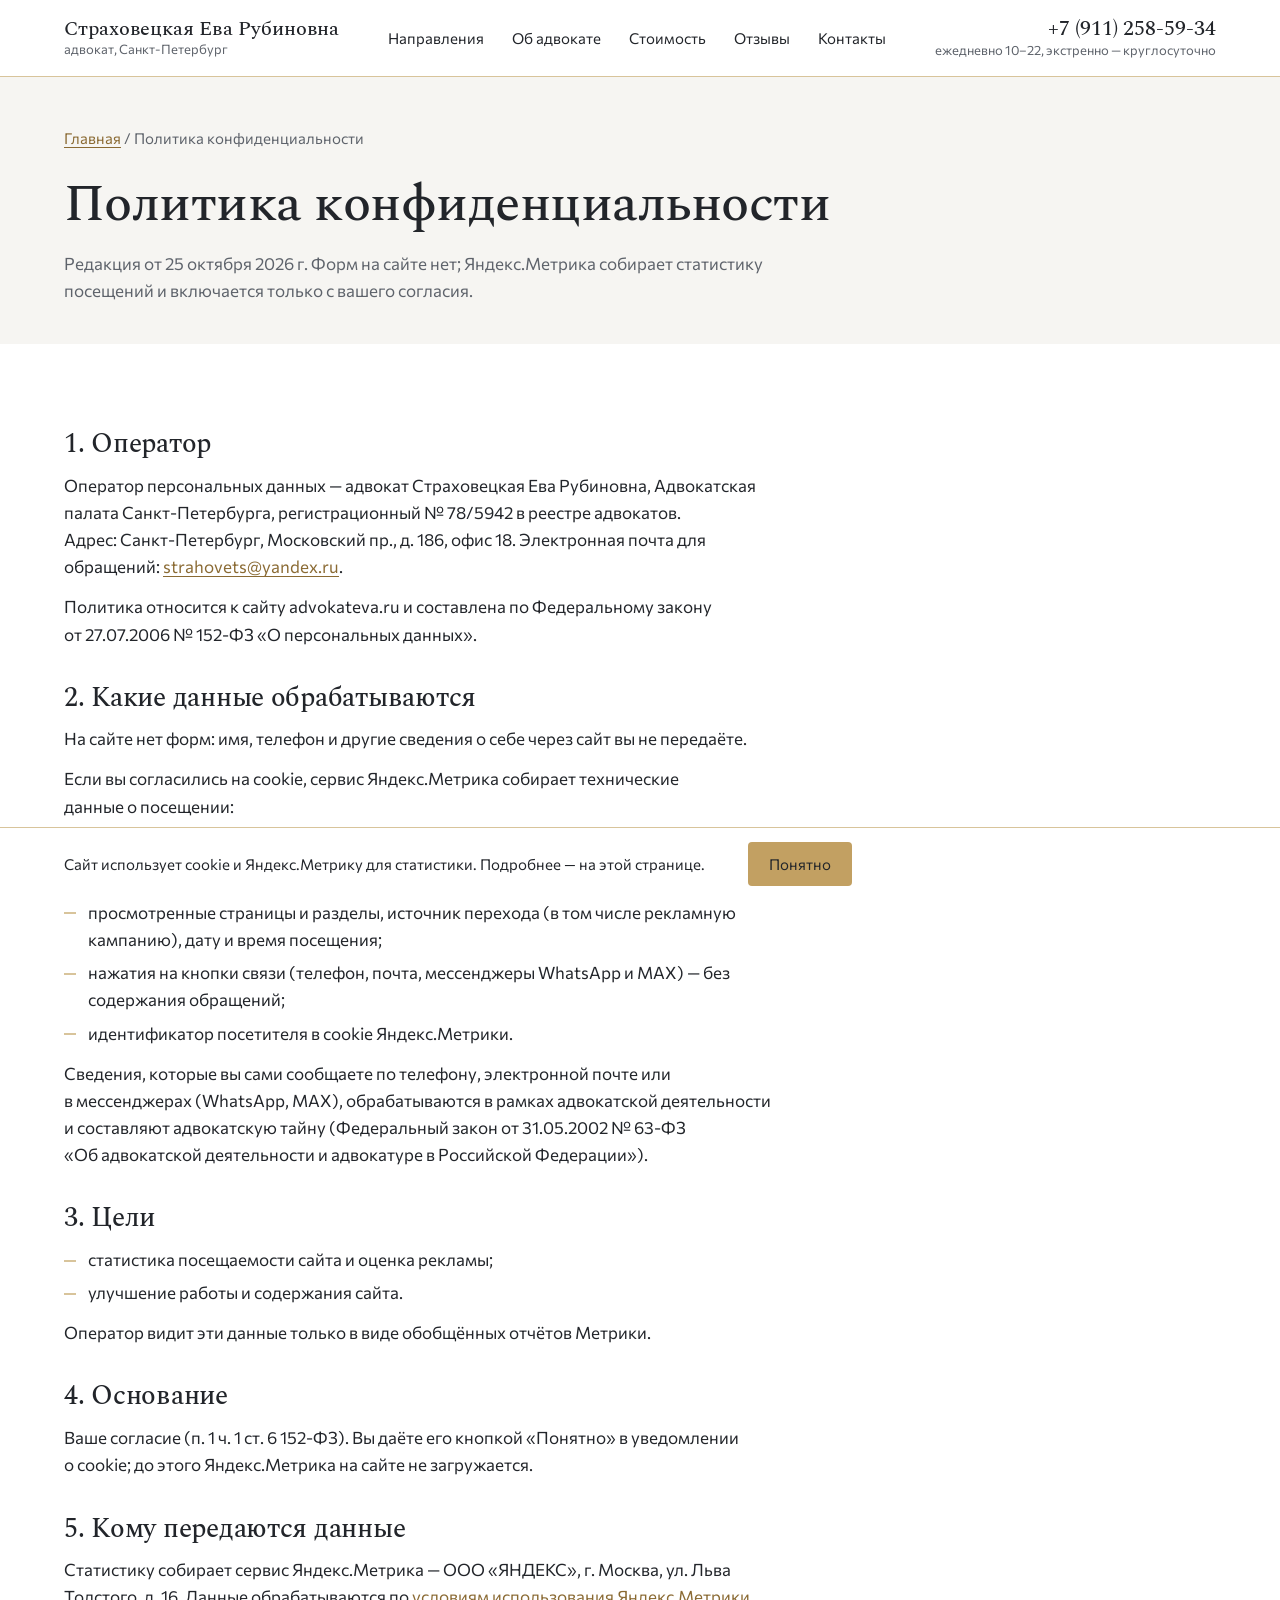
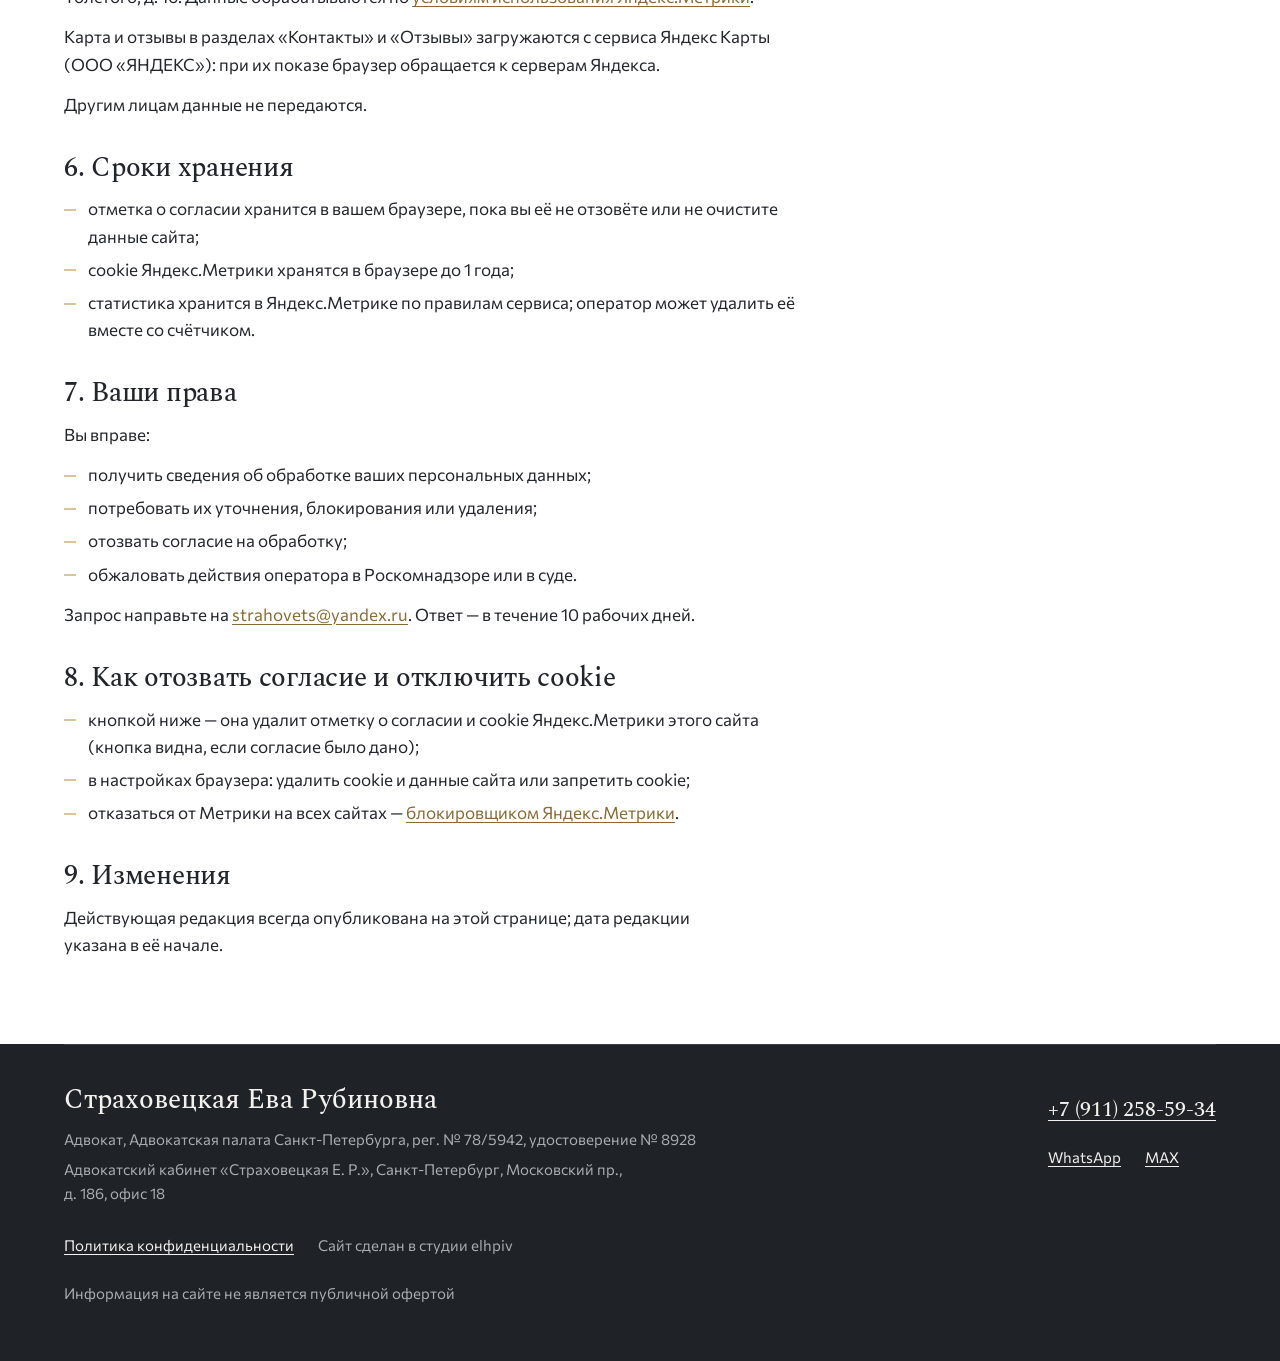
==== commit cdc401d9: "Метрика advokateva.ru: счётчик 114124193 METRIKA_ID = 114124193; tag.js?id=…, init как в коде из каб" ====
--- a/privacy/index.html
+++ b/privacy/index.html
@@ -18,7 +18,7 @@
 
   <!-- Тот же встроенный скрипт, что на главной: CSP пропускает только его -->
   <script>document.documentElement.className='js';setTimeout(function(){document.documentElement.classList.add('is-hero-ready')},2000);</script>
-  <script src="../js/main.min.js?v=7ef79743d1" defer></script>
+  <script src="../js/main.min.js?v=1fa4b4c072" defer></script>
 </head>
 <body>
   <a class="skip-link" href="#main">Перейти к содержанию</a>
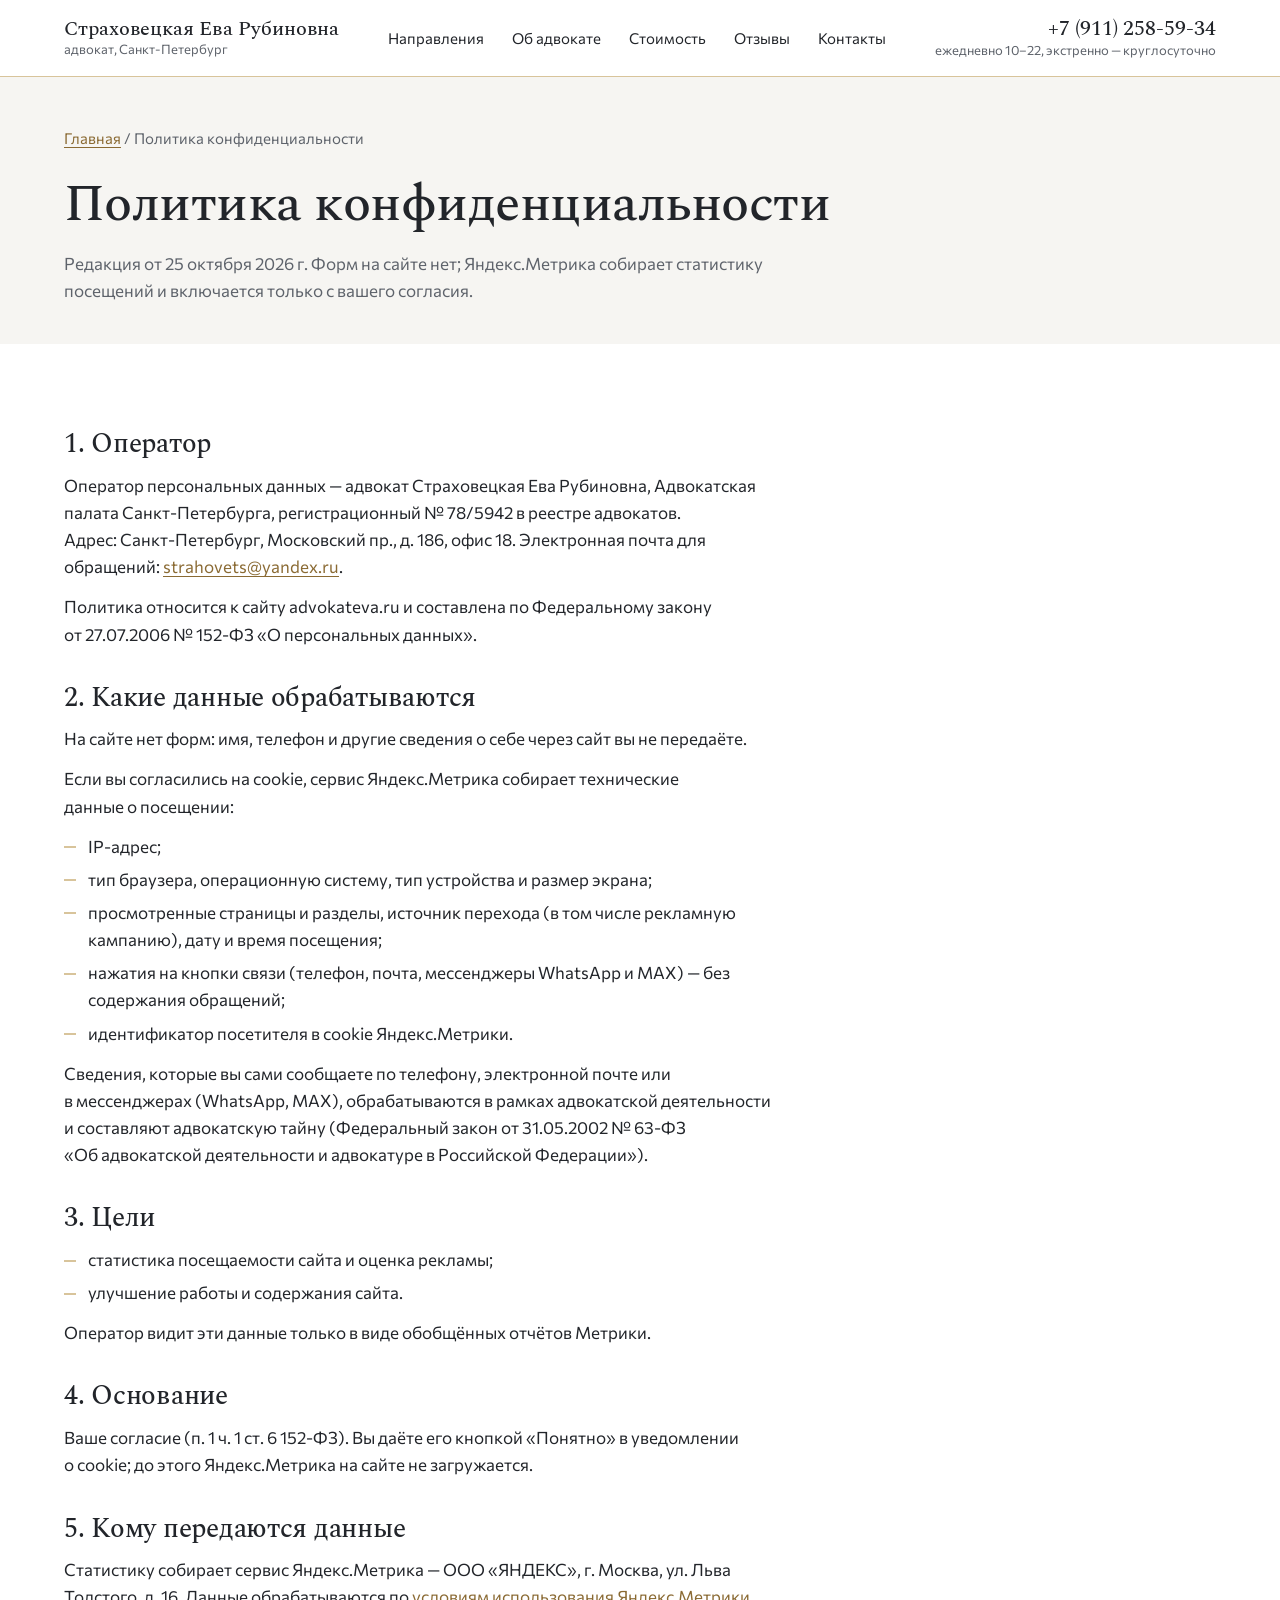
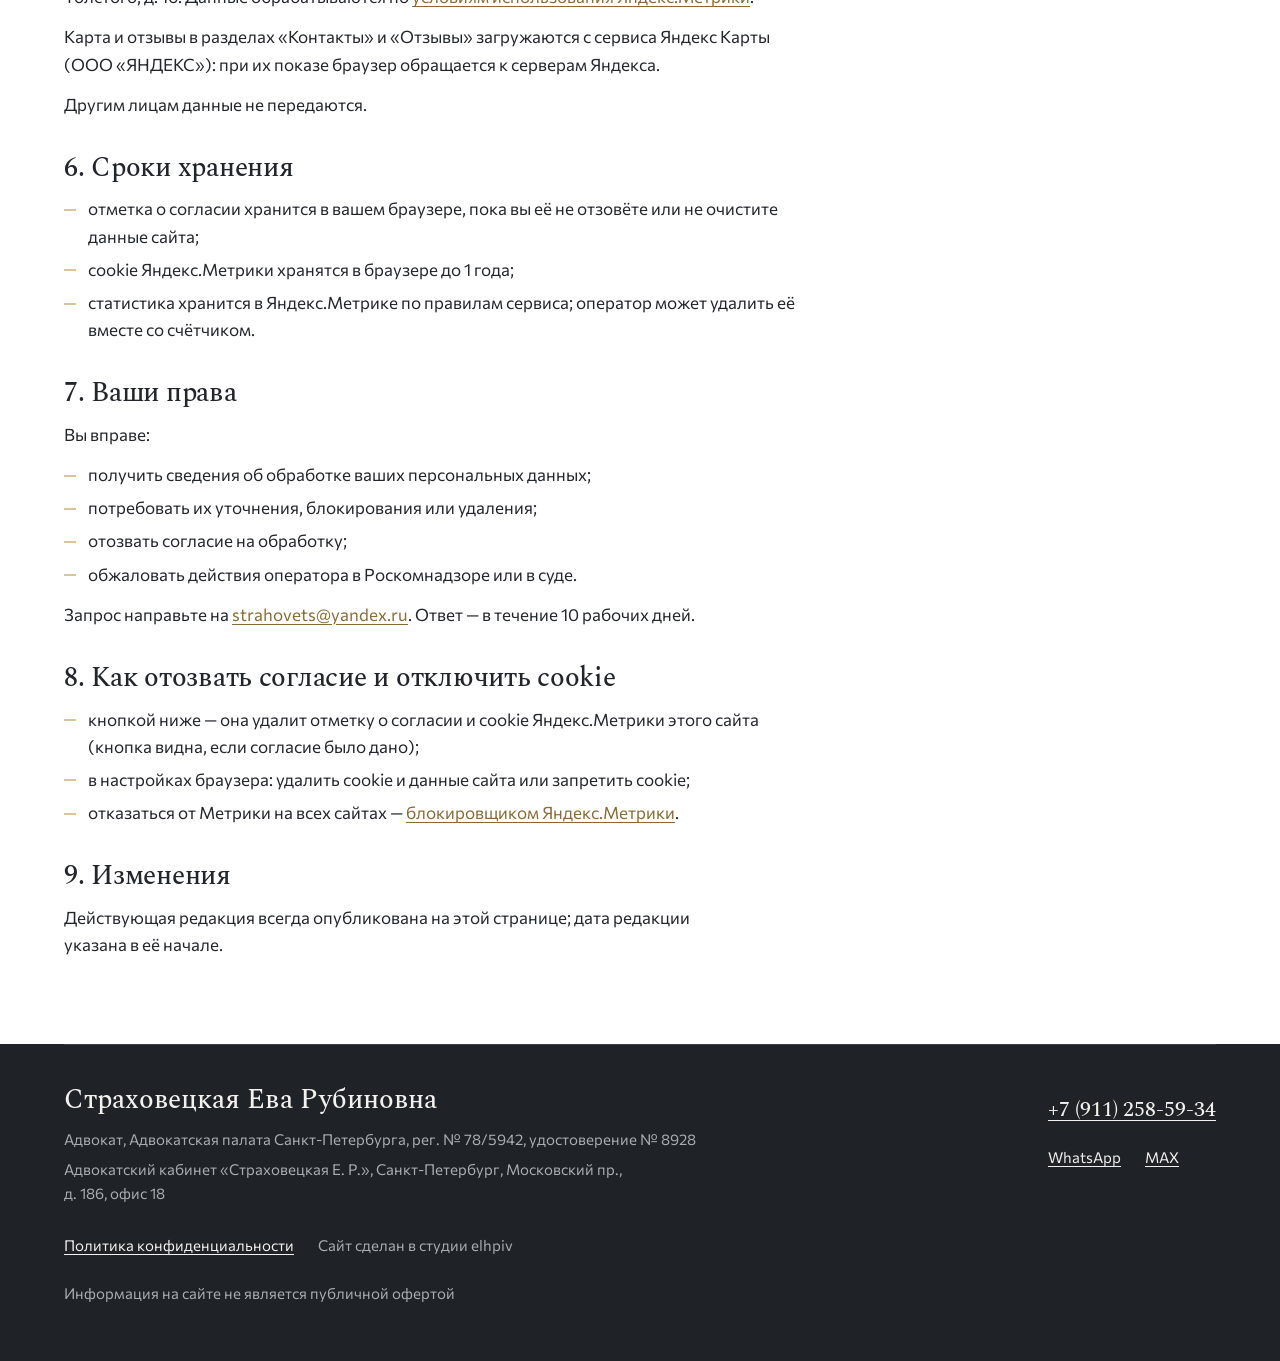
==== commit 8b5930be: "Демо для показа: 2026-11-07 19:50 Co-Authored-By: Claude Opus 5.5 <noreply@anthropic.com>" ====
--- a/privacy/index.html
+++ b/privacy/index.html
@@ -3,18 +3,19 @@
 <head>
   <meta charset="utf-8">
   <meta name="viewport" content="width=device-width, initial-scale=1, viewport-fit=cover">
+  <meta name="robots" content="noindex, nofollow">
   <meta name="format-detection" content="telephone=no">
 
   <title>Политика конфиденциальности — адвокат Страховецкая Е. Р.</title>
   <meta name="description" content="Как сайт адвоката Страховецкой Е. Р. обрабатывает данные посетителей: форм нет, Яндекс.Метрика — только с согласия.">
-  <link rel="canonical" href="https://advokateva.ru/privacy/">
+  <link rel="canonical" href="https://elhpiv-hash.github.io/advokat-strahovetskaya/privacy/">
   <meta name="theme-color" content="#FFFFFF">
   <link rel="icon" href="../favicon.ico" sizes="any">
   <link rel="apple-touch-icon" href="../apple-touch-icon.png">
 
   <link rel="preload" href="../assets/fonts/spectral-cyrillic-500-normal.woff2" as="font" type="font/woff2" crossorigin>
   <link rel="preload" href="../assets/fonts/commissioner-cyrillic-400-normal.woff2" as="font" type="font/woff2" crossorigin>
-  <link rel="stylesheet" href="../css/style.min.css?v=68ed8eaffb">
+  <link rel="stylesheet" href="../css/style.min.css?v=0f7e9a6e70">
 
   <!-- Тот же встроенный скрипт, что на главной: CSP пропускает только его -->
   <script>document.documentElement.className='js';setTimeout(function(){document.documentElement.classList.add('is-hero-ready')},2000);</script>
--- a/css/style.min.css
+++ b/css/style.min.css
@@ -1 +1 @@
-@font-face{font-family:Spectral;font-style:normal;font-weight:500;font-display:swap;src:url('../assets/fonts/spectral-cyrillic-500-normal.woff2') format('woff2');unicode-range:U+0301,U+0400-045F,U+0490-0491,U+04B0-04B1,U+2116}@font-face{font-family:Spectral;font-style:normal;font-weight:500;font-display:swap;src:url('../assets/fonts/spectral-latin-500-normal.woff2') format('woff2');unicode-range:U+0000-00FF,U+0131,U+0152-0153,U+02BB-02BC,U+02C6,U+02DA,U+02DC,U+0304,U+0308,U+0329,U+2000-206F,U+20AC,U+2122,U+2191,U+2193,U+2212,U+2215,U+FEFF,U+FFFD}@font-face{font-family:Commissioner;font-style:normal;font-weight:400;font-display:swap;src:url('../assets/fonts/commissioner-cyrillic-400-normal.woff2') format('woff2');unicode-range:U+0301,U+0400-045F,U+0490-0491,U+04B0-04B1,U+2116}@font-face{font-family:Commissioner;font-style:normal;font-weight:400;font-display:swap;src:url('../assets/fonts/commissioner-latin-400-normal.woff2') format('woff2');unicode-range:U+0000-00FF,U+0131,U+0152-0153,U+02BB-02BC,U+02C6,U+02DA,U+02DC,U+0304,U+0308,U+0329,U+2000-206F,U+20AC,U+2122,U+2191,U+2193,U+2212,U+2215,U+FEFF,U+FFFD}@font-face{font-family:Commissioner;font-style:normal;font-weight:400;font-display:swap;src:url('../assets/fonts/commissioner-rub-400-normal.woff2') format('woff2');unicode-range:U+20BD}:root{--c-white:#FFFFFF;--c-stone:#F6F5F2;--c-ink:#22252A;--c-ink-soft:#5E636B;--c-line:#E3E0D9;--c-gold:#C2A062;--c-gold-hover:#B38F51;--c-gold-line:#D8C49B;--c-gold-text:#8A6A33;--c-dark:#1F2226;--c-on-dark:#F2F1EE;--c-on-dark-soft:#A9ADB3;--c-dark-line:rgba(242, 241, 238, .14);--c-dark-card:rgba(242, 241, 238, .04);--ff-serif:'Spectral',Georgia,'Times New Roman',serif;--ff-sans:'Commissioner','Helvetica Neue',Arial,sans-serif;--step--1:.875rem;--step-0:1.0625rem;--step-1:1.328rem;--step-2:1.66rem;--step-3:2.075rem;--step-4:2.594rem;--step-5:3.242rem;--gutter:1.25rem;--container:72rem;--header-h:3.75rem;--pad-anchor:clamp(3.5rem, 2rem + 6vw, 7.5rem);--pad-base:clamp(3rem, 1.75rem + 4.5vw, 6rem);--pad-short:clamp(2.25rem, 1.5rem + 2vw, 3.25rem);--radius-btn:4px;--radius:2px;--ease:cubic-bezier(.2, .7, .2, 1)}*,::after,::before{box-sizing:border-box}html{-webkit-text-size-adjust:100%;text-size-adjust:100%}blockquote,body,dd,dl,figure,h1,h2,h3,ol,p,ul{margin:0}ol,ul{padding:0;list-style:none}iframe,img,picture,svg{display:block;max-width:100%}img{height:auto}button{font:inherit;color:inherit;background:0 0;border:0;padding:0;cursor:pointer}[hidden]{display:none!important}body{font-family:var(--ff-sans);font-size:var(--step-0);line-height:1.6;color:var(--c-ink);background:var(--c-white);-webkit-font-smoothing:antialiased;font-kerning:normal;overflow-x:clip}h1,h2,h3{font-family:var(--ff-serif);font-weight:500;line-height:1.12;letter-spacing:-.01em;text-wrap:balance}blockquote,dd,li,p{text-wrap:pretty}p{max-width:66ch}a{color:var(--c-gold-text);text-decoration-line:underline;text-decoration-thickness:1px;text-underline-offset:.2em;transition:text-decoration-thickness .15s,color .15s,background-color .15s,border-color .15s}a:hover{text-decoration-thickness:2px}a[href^="tel:"]{white-space:nowrap}:focus-visible{outline:2px solid var(--c-ink);outline-offset:3px}:focus:not(:focus-visible){outline:0}.container{width:min(100% - 2 * var(--gutter),var(--container));margin-inline:auto}.section{padding-block:var(--pad-base)}.section--anchor{padding-block:var(--pad-anchor)}.section--short{padding-block:var(--pad-short)}.section--joined{padding-bottom:var(--pad-short)}.section--white{background:var(--c-white)}.section--stone{background:var(--c-stone)}main [id]{scroll-margin-top:calc(var(--header-h) + 1px)}.section__title{font-size:clamp(var(--step-2), 1.3rem + 1.8vw, 2.625rem);margin-bottom:1.5rem}.section__title::after{content:'';display:block;width:3rem;height:2px;margin-top:.875rem;background:var(--c-gold-line)}.about>*,.contacts>*{min-width:0}.skip-link{position:fixed;top:.5rem;left:.5rem;z-index:100;padding:.75rem 1rem;background:var(--c-white);color:var(--c-gold-text);border-radius:var(--radius-btn);transform:translateY(-200%)}.skip-link:focus{transform:none}main [tabindex="-1"]:focus,main:focus{outline:0}.btn{display:inline-flex;align-items:center;justify-content:center;min-height:3rem;padding:.75rem 1.625rem;border:1px solid transparent;border-radius:var(--radius-btn);font-family:var(--ff-sans);font-size:var(--step-0);line-height:1.2;text-align:center;text-decoration:none;white-space:nowrap}.btn--primary{background:var(--c-gold);color:var(--c-ink)}.btn--primary:hover{background:var(--c-gold-hover)}.btn--outline{color:var(--c-ink);border-color:rgba(34,37,42,.32);background:0 0}.btn--outline:hover{border-color:var(--c-ink)}.btn--sm{min-height:2.75rem;padding:.5rem 1.25rem;font-size:.9375rem}.header{position:fixed;inset:0 0 auto;z-index:50;padding-top:env(safe-area-inset-top);background:var(--c-white);color:var(--c-ink);border-bottom:1px solid var(--c-gold-line)}.header__inner{display:flex;align-items:center;gap:.5rem;width:min(100% - 2 * var(--gutter),var(--container));min-height:var(--header-h);margin-inline:auto}.header__brand{display:flex;flex-direction:column;min-width:0;margin-right:auto;padding-block:.375rem;color:inherit;text-decoration:none}.header__name{font-family:var(--ff-serif);font-weight:500;font-size:clamp(1rem, .7rem + 1.4vw, 1.25rem);line-height:1.15}.header__role{display:none;font-size:.8125rem;line-height:1.3;color:var(--c-ink-soft)}.header__contact{display:none}.header__phone{font-family:var(--ff-serif);font-weight:500;font-size:1.3125rem;line-height:1.2;white-space:nowrap}.header__contact:hover .header__phone{text-decoration:underline;text-decoration-thickness:1px;text-underline-offset:.2em}.header__hours{font-size:.8125rem;line-height:1.3;color:var(--c-ink-soft)}.header__icon{display:grid;place-items:center;flex:none;width:2.75rem;height:2.75rem;border-radius:var(--radius-btn);color:inherit}.header__icon:hover{background:var(--c-stone)}.header__burger-lines,.header__burger-lines::after,.header__burger-lines::before{display:block;width:1.375rem;height:2px;background:currentColor;transition:transform .2s var(--ease),opacity .2s}.header__burger-lines{position:relative}.header__burger-lines::after,.header__burger-lines::before{content:'';position:absolute;left:0}.header__burger-lines::before{top:-7px}.header__burger-lines::after{top:7px}.header__burger[aria-expanded=true] .header__burger-lines{background:0 0}.header__burger[aria-expanded=true] .header__burger-lines::before{transform:translateY(7px) rotate(45deg)}.header__burger[aria-expanded=true] .header__burger-lines::after{transform:translateY(-7px) rotate(-45deg)}.header{transition:background-color .3s,color .3s,border-color .3s}.header--dark:not(.is-menu-open){background:rgba(25,23,20,.92);color:#f4f1ec;border-bottom-color:rgba(216,196,155,.3)}.header--dark:not(.is-menu-open) .header__hours,.header--dark:not(.is-menu-open) .header__role{color:#b9b2a7}.header--dark:not(.is-menu-open) .header__icon:hover{background:rgba(242,239,234,.1)}.header--dark:not(.is-menu-open) .nav__link:hover{color:var(--c-gold-line)}.header--dark:not(.is-menu-open) :focus-visible{outline-color:#f4f1ec}.nav{position:fixed;inset:calc(var(--header-h) + env(safe-area-inset-top)) 0 0;z-index:49;padding:1rem var(--gutter) calc(2rem + env(safe-area-inset-bottom));overflow-y:auto;overscroll-behavior:contain;background:var(--c-white);color:var(--c-ink);visibility:hidden;opacity:0;transition:opacity .2s,visibility 0s .2s}.is-menu-open .nav{visibility:visible;opacity:1;transition:opacity .2s}.nav__link{display:block;padding-block:.625rem;font-family:var(--ff-serif);font-weight:500;font-size:var(--step-2);line-height:1.25;color:inherit;text-decoration:none}.nav__link:hover{color:var(--c-gold-text)}.nav__extra{margin-top:1.5rem;padding-top:1.5rem;border-top:1px solid var(--c-gold-line)}.nav__phone{display:inline-block;padding-block:.25rem;font-family:var(--ff-serif);font-weight:500;font-size:var(--step-2);color:var(--c-ink);text-decoration:none}.nav__hours{margin-top:.25rem;color:var(--c-ink-soft)}.nav__messengers{display:flex;gap:1.5rem;margin-top:.5rem}.nav__messengers a{display:inline-block;padding-block:.625rem}.is-locked,.is-locked body{overflow:hidden}.hero{--hero-bg:#1A1815;--hero-soft:#B9B2A7;position:relative;padding-top:calc(var(--header-h) + env(safe-area-inset-top));background:var(--hero-bg);color:#f4f1ec;isolation:isolate}.hero :focus-visible{outline-color:#f4f1ec}.hero__stage{position:relative}.hero__photo{position:absolute;inset:0 0 auto;height:calc(34svh + 3rem);overflow:hidden}.hero__img{width:100%;height:100%;object-fit:cover;object-position:62% calc(2rem - 100vw * .303)}.hero__photo::after{content:'';position:absolute;inset:0;pointer-events:none;background:linear-gradient(180deg,rgba(26,24,21,.35) 0,rgba(26,24,21,0) 18%,rgba(26,24,21,0) 50%,var(--hero-bg) 100%)}.hero__inner{position:relative;display:flex;flex-direction:column;padding-block:calc(34svh - 2rem) 2.5rem}.hero__title{font-size:1.75rem;line-height:1.08}.hero__geo{margin-top:.625rem;font-size:.9375rem;line-height:1.45;color:var(--hero-soft)}.hero__name{margin-top:1.25rem;font-family:var(--ff-serif);font-weight:500;font-size:var(--step-1);line-height:1.25}.hero__reg{margin-top:.25rem;font-size:.9375rem;color:var(--hero-soft)}.hero__lead{margin-top:1.25rem;max-width:34rem;line-height:1.55}.hero__actions{display:grid;grid-template-columns:1fr 1fr;gap:.625rem;margin-top:1.5rem}.hero__actions .btn--primary{grid-column:1/-1}.hero .btn--outline{color:#f4f1ec;border-color:rgba(242,239,234,.35)}.hero .btn--outline:hover{border-color:rgba(242,239,234,.75)}.hero__price{margin-top:1rem;font-size:.9375rem;color:var(--hero-soft)}.hero__facts{background:var(--c-white);border-top:1px solid var(--c-gold-line)}.facts{display:grid;grid-template-columns:repeat(3,1fr);gap:1rem;padding-block:1.25rem}.facts__item{display:flex;flex-direction:column;gap:.25rem}.facts__num{font-family:var(--ff-serif);font-weight:500;font-size:clamp(1.75rem, 1.2rem + 2.4vw, 2.75rem);line-height:1;color:var(--c-gold-text);font-variant-numeric:lining-nums}.facts__unit,.stats__unit{font-size:.5em;letter-spacing:0}.facts__label{font-size:.875rem;line-height:1.35;color:var(--c-ink-soft)}@media (prefers-reduced-motion:no-preference){.js .hero__later,.js .hero__photo{opacity:0}.is-hero-ready .hero__photo{animation:hero-curtain 1.5s var(--ease) .1s both}.is-hero-ready .hero__later{animation:hero-reveal .7s ease-out .25s both}}@keyframes hero-curtain{from{opacity:0;clip-path:inset(0 0 0 100%)}60%{opacity:1}to{opacity:1;clip-path:inset(0)}}@keyframes hero-reveal{from{opacity:0}to{opacity:1}}.areas{display:grid;gap:1rem}.area{position:relative;display:flex;flex-direction:column;padding:1.5rem 1.25rem 1rem;overflow:hidden;background:var(--c-white);border:1px solid var(--c-line);border-radius:var(--radius)}.area::before,.platform::before{content:'';position:absolute;inset:0 0 auto;height:2px;background:var(--c-gold);transform:scaleX(0);transform-origin:left;transition:transform .45s var(--ease)}.area__title{margin-bottom:.875rem;font-size:var(--step-2)}.area__list{margin-bottom:.75rem;border-top:1px solid var(--c-line)}.area__link{display:flex;flex-wrap:wrap;align-items:baseline;justify-content:space-between;gap:0 .75rem;padding-block:.625rem;border-bottom:1px solid var(--c-line);color:var(--c-ink);line-height:1.35;text-decoration:none}.area__link:hover .area__name{color:var(--c-gold-text);text-decoration:underline;text-decoration-thickness:1px;text-underline-offset:.2em}.area__law{font-size:.875rem;color:var(--c-ink-soft);white-space:nowrap}.area__more{align-self:flex-start;margin-top:auto;padding-block:.625rem}.group__inner{display:grid;gap:2rem}.group__inner>*{min-width:0}.group__lead{margin-bottom:1.75rem;color:var(--c-ink-soft)}.cases{margin-inline:-1rem;border-top:1px solid var(--c-line)}.case{--flash-bg:var(--c-stone);padding-inline:1rem;border-bottom:1px solid var(--c-line);border-radius:var(--radius)}main .case{scroll-margin-top:calc(var(--header-h) + 1rem)}.section--stone .case{--flash-bg:var(--c-white)}.case__head{display:flex;align-items:center;justify-content:space-between;gap:1rem;min-height:3rem;padding-block:1rem;cursor:pointer;list-style:none}.case__head::-webkit-details-marker{display:none}.case__name{display:flex;flex-direction:column;gap:.125rem;min-width:0}.case__title{font-family:var(--ff-serif);font-weight:500;font-size:var(--step-1);line-height:1.25;transition:color .15s}.case__law{font-size:.875rem;line-height:1.4;color:var(--c-ink-soft)}.case__more{display:inline-flex;align-items:center;gap:.375rem;flex:none;font-size:.9375rem;color:var(--c-gold-text)}.case__head:hover .case__title{color:var(--c-gold-text)}.case__head:hover .case__close,.case__head:hover .case__open{text-decoration:underline;text-decoration-thickness:1px;text-underline-offset:.2em}.case__close,.case__details[open] .case__open{display:none}.case__details[open] .case__close{display:inline}.case__icon{flex:none;transition:transform .2s var(--ease)}.case__details[open] .case__icon{transform:rotate(180deg)}.case__body{max-width:40rem;padding-bottom:1.5rem}.case__points{display:grid;gap:.5rem;margin-top:1rem}.case__points li{position:relative;padding-left:1.75rem}.case__points li::before{content:'';position:absolute;left:0;top:.8em;width:1rem;height:2px;background:var(--c-gold-line)}.case--also{padding-block:1rem;font-size:.9375rem;line-height:1.5;color:var(--c-ink-soft)}.case.is-flash,.no-js .case:target{background-color:var(--flash-bg);box-shadow:inset 3px 0 0 var(--c-gold);animation:case-flash 2.8s var(--ease) forwards}@keyframes case-flash{0%,60%{background-color:var(--flash-bg);box-shadow:inset 3px 0 0 var(--c-gold)}100%{background-color:transparent;box-shadow:inset 3px 0 0 transparent}}.tariff{padding:1.5rem 1.25rem 1.25rem;background:var(--c-stone);border-top:2px solid var(--c-gold-line);border-radius:var(--radius)}.section--stone .tariff{background:var(--c-white)}.tariff__title{font-size:var(--step-1);line-height:1.2}.tariff__list{margin-block:.75rem 1.25rem;font-variant-numeric:lining-nums}.tariff__row{display:flex;flex-wrap:wrap;justify-content:space-between;align-items:baseline;gap:.25rem 1rem;padding-block:.75rem;border-bottom:1px solid var(--c-line);line-height:1.4}.tariff__row dt{min-width:0}.tariff__row dd{flex:none;margin-left:auto;font-family:var(--ff-serif);font-weight:500;font-size:1.125rem;white-space:nowrap}.tariff__row dd.tariff__note{flex:1 1 100%;margin-left:0;font-family:var(--ff-sans);font-weight:400;font-size:.9375rem;white-space:normal;color:var(--c-ink-soft)}.tariff__actions{display:grid;grid-template-columns:1fr 1fr;gap:.625rem}.tariff__actions .btn{min-width:0;padding-inline:.75rem}.group__photo{display:none}.practice{display:grid;gap:1rem}.stats{display:grid;gap:.75rem}.stats__item{display:flex;align-items:baseline;gap:1.25rem;padding:1.125rem 1.25rem;background:var(--c-dark-card);border:1px solid var(--c-dark-line);border-radius:var(--radius)}.stats__value{flex:none;min-width:2.3em;font-family:var(--ff-serif);font-weight:500;font-size:clamp(2.25rem, 1.75rem + 2vw, 3.25rem);line-height:1;color:var(--c-on-dark);font-variant-numeric:lining-nums}.stats__plus,.stats__unit{color:var(--c-gold)}.stats__label{line-height:1.4;color:var(--c-on-dark-soft)}.chart{display:flex;flex-direction:column;padding:1.5rem 1.25rem;background:var(--c-dark-card);border:1px solid var(--c-dark-line);border-radius:var(--radius)}.chart__title{font-family:var(--ff-serif);font-weight:500;font-size:var(--step-1);line-height:1.2}.chart__lead{display:flex;flex-wrap:wrap;align-items:baseline;gap:0 .75rem;margin-top:1.25rem;font-family:var(--ff-serif);font-weight:500;font-variant-numeric:lining-nums}.chart__num{font-size:clamp(3.25rem, 2.25rem + 4vw, 5rem);line-height:.9;color:var(--c-gold)}.chart__of{font-size:var(--step-2);line-height:1.2}.chart__text{margin-top:.5rem;color:var(--c-on-dark-soft)}.chart__bar{display:flex;gap:3px;height:.875rem;margin-top:1.75rem}.chart__part{border-radius:1px}.chart__part--a{flex:var(--a) 1 0%;background:var(--c-gold)}.chart__part--b{flex:var(--b) 1 0%;background:rgba(242,241,238,.24)}.chart__legend{display:flex;flex-wrap:wrap;justify-content:space-between;gap:.375rem 1.5rem;margin-top:.875rem;font-size:.9375rem}.chart__key{display:flex;align-items:center;gap:.5rem;color:var(--c-on-dark-soft)}.chart__key::before{content:'';flex:none;width:.75rem;height:.75rem;border-radius:1px;background:var(--c-gold)}.chart__key--b::before{background:rgba(242,241,238,.24)}.chart__key b{font-family:var(--ff-serif);font-weight:500;font-size:1.125rem;color:var(--c-on-dark)}.practice__source{max-width:none;margin-top:1.75rem;padding-top:1rem;border-top:1px solid var(--c-dark-line);font-size:.9375rem;color:var(--c-on-dark-soft)}.practice__source a{display:inline-block;padding-block:.625rem}.about{display:flex;flex-direction:column}.about__col{display:contents}.about__title{order:1}.about__media{order:2;margin-bottom:1.75rem}.about__quote{order:3;margin-bottom:1.75rem}.about__text{order:4}.about__facts{order:5}.about__img{width:100%;max-height:34rem;object-fit:cover;object-position:50% 20%;border-radius:var(--radius)}.about__quote blockquote{font-family:var(--ff-serif);font-weight:500;font-size:clamp(var(--step-1), 1.1rem + 1.1vw, var(--step-3));line-height:1.3}.about__quote blockquote p{max-width:22em}.about__quote blockquote p::before{content:'«'}.about__quote blockquote p::after{content:'»'}.about__quote figcaption{margin-top:.875rem;font-size:.9375rem;color:var(--c-ink-soft)}.prose p+p{margin-top:1em}.about__facts{display:grid;gap:.625rem;margin-top:2rem;padding-top:1.25rem;border-top:1px solid var(--c-gold-line);font-size:.9375rem;line-height:1.5;color:var(--c-ink-soft)}.about__facts li:first-child{font-family:var(--ff-serif);font-weight:500;font-size:var(--step-1);line-height:1.25;color:var(--c-ink)}.education{padding-top:0}.docs{display:grid;grid-template-columns:repeat(auto-fill,minmax(min(100%,13rem),1fr));gap:1.5rem}.docs__open{display:block;width:100%;padding:.5rem;background:var(--c-white);border:1px solid var(--c-line);border-radius:var(--radius);cursor:zoom-in;transition:border-color .15s}.docs__open:hover{border-color:var(--c-gold-line)}.docs__img{width:100%;aspect-ratio:4/3;object-fit:contain}.docs__figure figcaption{margin-top:.625rem;font-size:.9375rem;line-height:1.4}.docs__year{display:block;color:var(--c-ink-soft)}.lightbox{width:min(100% - 2rem,64rem);max-height:calc(100svh - 2rem);padding:3rem 1rem 1rem;border:0;border-radius:var(--radius);background:var(--c-white);color:var(--c-ink)}.lightbox::backdrop{background:rgba(31,34,38,.88)}.lightbox__img{width:100%;max-height:calc(100svh - 9rem);object-fit:contain}.lightbox__caption{margin:.75rem auto 0;text-align:center}.lightbox__close{position:absolute;top:.25rem;right:.25rem;display:grid;place-items:center;width:2.75rem;height:2.75rem;border-radius:var(--radius-btn)}.lightbox__close:hover{background:var(--c-stone)}.price{border-top:1px solid var(--c-line);font-variant-numeric:lining-nums}.price__row{display:flex;justify-content:space-between;align-items:baseline;gap:1.25rem;padding-block:.875rem;border-bottom:1px solid var(--c-line);line-height:1.4}.price dt{min-width:0}.price dd{flex:none;text-align:right;white-space:nowrap}.price dd.price__note{flex:0 1 13rem;white-space:normal;color:var(--c-ink-soft)}.terms__heading{margin:2.5rem 0 1.25rem;font-size:var(--step-2)}.terms{display:grid;gap:1.25rem 2.5rem}.terms__item{padding-top:1rem;border-top:1px solid var(--c-gold-line)}.terms__title{font-family:var(--ff-serif);font-weight:500;font-size:var(--step-1);line-height:1.2}.terms__item p+p{margin-top:.375rem;font-size:.9375rem;line-height:1.55;color:var(--c-ink-soft)}.verify{display:grid;gap:2rem}.verify>*{min-width:0}.verify__subtitle{font-size:clamp(var(--step-2), 1.3rem + 1.8vw, 2.625rem);margin-bottom:1.5rem}.verify__subtitle::after{content:'';display:block;width:3rem;height:2px;margin-top:.875rem;background:var(--c-gold-line)}.platforms{display:grid;gap:.625rem}.platform{position:relative;display:flex;flex-direction:column;gap:.125rem;height:100%;padding:.875rem 3rem .875rem 1.25rem;overflow:hidden;background:var(--c-stone);border-radius:var(--radius);color:var(--c-ink);text-decoration:none}.platform::after{content:'';position:absolute;top:50%;right:1.125rem;width:1rem;height:1rem;margin-top:-.5rem;background:url("data:image/svg+xml,%3Csvg xmlns='http://www.w3.org/2000/svg' viewBox='0 0 24 24' fill='none' stroke='%238A6A33' stroke-width='2' stroke-linecap='round' stroke-linejoin='round'%3E%3Cpath d='M7 17L17 7M8 7h9v9'/%3E%3C/svg%3E") center/contain no-repeat}.platform__name{font-family:var(--ff-serif);font-weight:500;font-size:var(--step-1);line-height:1.25}.platform__meta{font-size:.875rem;line-height:1.4;color:var(--c-ink-soft)}.platform:hover .platform__name{color:var(--c-gold-text)}.section--dark{background:var(--c-dark);color:var(--c-on-dark)}.section--dark .section__title::after{background:var(--c-gold)}.section--dark a{color:var(--c-gold-line)}.footer :focus-visible,.section--dark :focus-visible{outline-color:var(--c-on-dark)}.contacts{display:grid;gap:2rem}.contacts__photo{display:block;overflow:hidden;border-radius:var(--radius)}.contacts__img{width:100%;aspect-ratio:4/3;object-fit:cover;object-position:50% 24%}.contacts__list{display:grid;gap:.875rem}.contacts__row dt{font-size:.875rem;color:var(--c-on-dark-soft)}.contacts__row dd a{display:inline-block;padding-block:.625rem}.contacts__row dd a.contacts__phone{padding-block:.4375rem}.contacts__phone{font-family:var(--ff-serif);font-weight:500;font-size:var(--step-2);line-height:1.2}.section--dark .contacts__phone{color:var(--c-on-dark);text-decoration-color:var(--c-gold)}.contacts__moscow{margin-top:1.25rem}.contacts__actions{display:grid;grid-template-columns:1fr 1fr;gap:.625rem;margin-top:1.75rem}.contacts__actions .btn--primary{grid-column:1/-1}.contacts__actions .btn{min-width:0;padding-inline:.75rem}.contacts__actions:has(> [data-site=max][hidden]) .btn--outline,.hero__actions:has(> [data-site=max][hidden]) .btn--outline{grid-column:1/-1}.section--dark .btn--primary{color:var(--c-ink)}.section--dark .btn--outline{color:var(--c-on-dark);border-color:rgba(242,241,238,.35)}.section--dark .btn--outline:hover{border-color:rgba(242,241,238,.75)}.map{position:relative;min-height:20rem;overflow:hidden;background:var(--c-dark-card);border:1px solid var(--c-dark-line);border-radius:var(--radius)}.map__placeholder{display:grid;place-content:center;justify-items:center;gap:.25rem;min-height:inherit;height:100%;padding:2rem 1.5rem;text-align:center}.map__address{font-family:var(--ff-serif);font-weight:500;font-size:var(--step-1)}.map__metro{color:var(--c-on-dark-soft)}.map__placeholder a{display:inline-block;margin-top:.5rem;padding-block:.625rem}.embed iframe{position:absolute;inset:0;width:100%;height:100%;border:0}.map.is-loaded .map__placeholder{visibility:hidden}.map iframe{filter:saturate(.6)}.footer{padding-bottom:calc(3rem + 4.5rem + env(safe-area-inset-bottom));background:var(--c-dark);color:var(--c-on-dark-soft);font-size:.9375rem}.footer__inner{display:grid;gap:.375rem;padding-top:2.5rem;border-top:1px solid var(--c-dark-line)}.footer__name{margin-bottom:.25rem;font-family:var(--ff-serif);font-weight:500;font-size:var(--step-2);line-height:1.2;color:var(--c-on-dark)}.footer a{color:var(--c-on-dark)}.footer__phone{display:inline-block;padding-block:.5rem;font-family:var(--ff-serif);font-weight:500;font-size:var(--step-1)}.footer__messengers{display:flex;flex-wrap:wrap;gap:0 1.5rem}.footer__messengers a{display:inline-block;padding-block:.625rem}.footer__links{display:flex;flex-wrap:wrap;gap:0 1.5rem;margin-top:.75rem}.footer__links .footer__studio,.footer__links a{display:inline-block;padding-block:.625rem}.footer__note{margin-top:.5rem}.cookie{position:fixed;inset:auto 0 0;z-index:45;padding-block:.875rem calc(.875rem + env(safe-area-inset-bottom));background:var(--c-white);border-top:1px solid var(--c-gold-line)}.has-callbar .cookie{bottom:calc(4.25rem + env(safe-area-inset-bottom))}.cookie__inner{display:flex;flex-wrap:wrap;align-items:center;gap:.75rem 1.5rem}.cookie__text{flex:1 1 20rem;font-size:.9375rem;line-height:1.5}.callbar{position:fixed;inset:auto 0 0;z-index:40;display:flex;align-items:center;gap:.625rem;padding:.625rem var(--gutter) calc(.625rem + env(safe-area-inset-bottom));background:var(--c-white);border-top:1px solid var(--c-gold-line);transform:translateY(100%);visibility:hidden;transition:transform .25s var(--ease),visibility 0s .25s}.callbar.is-visible{transform:none;visibility:visible;transition:transform .25s var(--ease)}.is-locked .callbar{visibility:hidden}.callbar__call{flex:1}.callbar__wa{display:grid;place-items:center;flex:none;width:3rem;height:3rem;border-radius:50%;background:var(--c-ink);color:var(--c-white)}.callbar__wa:hover{background:#000}.page-head{padding:calc(var(--header-h) + env(safe-area-inset-top) + 2.5rem) 0 2.5rem;background:var(--c-stone)}.page-head__crumbs{margin-bottom:1rem;font-size:.9375rem;color:var(--c-ink-soft)}.page-head__crumbs a{display:inline-block;padding-block:.625rem}.page-head__title{font-size:clamp(var(--step-3), 1.4rem + 2.4vw, var(--step-5))}.page-head__meta{margin-top:1rem;color:var(--c-ink-soft)}.doc{max-width:46rem}.doc h2{margin:2.25rem 0 .75rem;font-size:var(--step-2)}.doc h2:first-child{margin-top:0}.doc p+p,.doc p+ul,.doc ul+p{margin-top:.75em}.doc ul{display:grid;gap:.375rem;margin-top:.5rem}.doc li{position:relative;padding-left:1.5rem}.doc li::before{content:'';position:absolute;left:0;top:.8em;width:.75rem;height:2px;background:var(--c-gold-line)}.doc__revoke{margin-top:1.25rem}.notfound__code{font-family:var(--ff-serif);font-weight:500;font-size:clamp(4rem, 3rem + 6vw, 7rem);line-height:1;color:var(--c-gold-text)}.notfound .hero__actions{max-width:28rem}.nowrap{white-space:nowrap}.visually-hidden{position:absolute!important;width:1px;height:1px;margin:-1px;padding:0;overflow:hidden;clip:rect(0 0 0 0);clip-path:inset(50%);white-space:nowrap;border:0}@media (min-width:22.5em){.header__role{display:block}}@media (min-width:25em){:root{--gutter:1.5rem}}@media (min-width:40em){.hero__title{font-size:clamp(2rem, 1.25rem + 3vw, var(--step-5));line-height:1.06}.hero__photo{height:calc(42svh + 3rem)}.hero__inner{padding-top:calc(42svh - 2rem)}:root{--gutter:2rem;--header-h:4.25rem}.header__inner{gap:1.25rem}.header__contact{display:flex;flex-direction:column;align-items:flex-end;padding-block:.25rem;color:inherit;text-decoration:none}.header__call{display:none}.hero__actions{display:flex;flex-wrap:wrap}.facts{padding-block:1.5rem}.facts__label{font-size:.9375rem}.tariff{padding:1.75rem 1.5rem 1.5rem}.tariff__actions{display:flex;flex-wrap:wrap}.tariff__actions .btn{padding-inline:1.625rem}.stats{grid-template-columns:repeat(2,1fr)}.stats__item{flex-direction:column;gap:.75rem;padding:1.5rem 1.25rem}.chart{padding:1.75rem 1.5rem}.terms{grid-template-columns:1fr 1fr}.platforms{grid-template-columns:1fr 1fr}.contacts{grid-template-columns:2fr 3fr;column-gap:2.5rem}.contacts>*{min-width:0}.contacts .map{grid-column:1/-1}.contacts__img{height:100%;aspect-ratio:auto}}@media (min-width:60em){:root{--gutter:2.5rem;--header-h:4.75rem}.areas{grid-template-columns:repeat(3,1fr);gap:1.5rem}.group__inner{grid-template-columns:7fr 5fr;column-gap:4rem;align-items:start}.group__aside{position:sticky;top:calc(var(--header-h) + 1.5rem)}.practice{grid-template-columns:5fr 7fr;gap:1.5rem}.stats{grid-template-columns:1fr}.stats__item{flex-direction:row;align-items:baseline;gap:1.5rem}.chart{padding:2rem 2rem 1.75rem}.chart__bar,.chart__lead{margin-top:auto}.chart__text{margin-bottom:1.75rem}.about{display:grid;grid-template-columns:5fr 7fr;gap:4.5rem;align-items:start}.about__col{display:block}.about__media{margin-bottom:0}.about__quote{margin-top:.5rem;margin-bottom:2rem}.about__img{max-height:none}.price{display:grid;grid-template-columns:1fr 1fr;grid-template-rows:repeat(4,auto);grid-auto-flow:column;column-gap:4rem;border-top:0}.price__row:first-child,.price__row:nth-child(5){border-top:1px solid var(--c-line)}.terms{grid-template-columns:repeat(4,1fr)}.verify{grid-template-columns:7fr 5fr;column-gap:4rem}.platforms--stack{grid-template-columns:1fr}.footer{padding-bottom:3.5rem}.footer__inner{grid-template-columns:1fr auto;gap:.375rem 3rem}.footer__inner>*{grid-column:1}.footer__inner>.footer__call{grid-column:2;grid-row:1/span 3;align-self:start}.callbar{display:none}.has-callbar .cookie{bottom:0}}@media (min-width:64em){.hero{--hero-bg:#151311;background:radial-gradient(50rem 40rem at 78% 30%,rgba(120,96,64,.22),transparent 65%),linear-gradient(180deg,#1e1b18,var(--hero-bg))}.hero__stage{display:flex;align-items:center;min-height:calc(min(100svh - 7.375rem,52rem) - var(--header-h))}.hero__photo{inset:0 0 0 auto;width:clamp(20rem,52vw,52rem);height:auto;-webkit-mask-image:linear-gradient(to right,transparent 0%,#000 32%);mask-image:linear-gradient(to right,transparent 0%,#000 32%)}.hero__photo::after{background:linear-gradient(to top,var(--hero-bg) 0,rgba(21,19,17,0) 20%),radial-gradient(125% 95% at 52% 30%,transparent 42%,rgba(12,10,9,.6) 100%)}.hero__img{object-position:62% calc(4rem - clamp(20rem,52vw,52rem) * .303)}.hero__inner{padding-block:3rem}.hero__content{max-width:36rem}.group__photo{display:block;width:13rem;margin-top:1.5rem}.group__photo img{width:100%;aspect-ratio:4/5;object-fit:cover;object-position:50% 20%;border-radius:var(--radius)}.contacts{grid-template-columns:3fr 4fr 5fr;column-gap:3rem}.contacts .map{grid-column:auto;min-height:100%}}@media (min-width:80em){.header__burger{display:none}.header__brand{margin-right:0}.nav{position:static;margin-inline:auto;padding:0;overflow:visible;background:0 0;color:inherit;visibility:visible;opacity:1;transition:none}.nav__list{display:flex;gap:1.75rem}.nav__link{padding-block:.8125rem;font-family:var(--ff-sans);font-weight:400;font-size:.9375rem}.nav__extra{display:none}}@media (hover:hover){.area:hover::before,.platform:hover::before{transform:scaleX(1)}}@media (prefers-reduced-motion:reduce){*,::after,::before{animation:none!important;transition:none!important;scroll-behavior:auto!important}}+@font-face{font-family:Spectral;font-style:normal;font-weight:500;font-display:swap;src:url('../assets/fonts/spectral-cyrillic-500-normal.woff2') format('woff2');unicode-range:U+0301,U+0400-045F,U+0490-0491,U+04B0-04B1,U+2116}@font-face{font-family:Spectral;font-style:normal;font-weight:500;font-display:swap;src:url('../assets/fonts/spectral-latin-500-normal.woff2') format('woff2');unicode-range:U+0000-00FF,U+0131,U+0152-0153,U+02BB-02BC,U+02C6,U+02DA,U+02DC,U+0304,U+0308,U+0329,U+2000-206F,U+20AC,U+2122,U+2191,U+2193,U+2212,U+2215,U+FEFF,U+FFFD}@font-face{font-family:Commissioner;font-style:normal;font-weight:400;font-display:swap;src:url('../assets/fonts/commissioner-cyrillic-400-normal.woff2') format('woff2');unicode-range:U+0301,U+0400-045F,U+0490-0491,U+04B0-04B1,U+2116}@font-face{font-family:Commissioner;font-style:normal;font-weight:400;font-display:swap;src:url('../assets/fonts/commissioner-latin-400-normal.woff2') format('woff2');unicode-range:U+0000-00FF,U+0131,U+0152-0153,U+02BB-02BC,U+02C6,U+02DA,U+02DC,U+0304,U+0308,U+0329,U+2000-206F,U+20AC,U+2122,U+2191,U+2193,U+2212,U+2215,U+FEFF,U+FFFD}@font-face{font-family:Commissioner;font-style:normal;font-weight:400;font-display:swap;src:url('../assets/fonts/commissioner-rub-400-normal.woff2') format('woff2');unicode-range:U+20BD}:root{--c-white:#FFFFFF;--c-stone:#F6F5F2;--c-ink:#22252A;--c-ink-soft:#5E636B;--c-line:#E3E0D9;--c-gold:#C2A062;--c-gold-hover:#B38F51;--c-gold-line:#D8C49B;--c-gold-text:#8A6A33;--c-dark:#1F2226;--c-on-dark:#F2F1EE;--c-on-dark-soft:#A9ADB3;--c-dark-line:rgba(242, 241, 238, .14);--c-dark-card:rgba(242, 241, 238, .04);--ff-serif:'Spectral',Georgia,'Times New Roman',serif;--ff-sans:'Commissioner','Helvetica Neue',Arial,sans-serif;--step--1:.875rem;--step-0:1.0625rem;--step-1:1.328rem;--step-2:1.66rem;--step-3:2.075rem;--step-4:2.594rem;--step-5:3.242rem;--gutter:1.25rem;--container:72rem;--header-h:3.75rem;--pad-anchor:clamp(3.5rem, 2rem + 6vw, 7.5rem);--pad-base:clamp(3rem, 1.75rem + 4.5vw, 6rem);--pad-short:clamp(2.25rem, 1.5rem + 2vw, 3.25rem);--radius-btn:4px;--radius:2px;--ease:cubic-bezier(.2, .7, .2, 1)}*,::after,::before{box-sizing:border-box}html{-webkit-text-size-adjust:100%;text-size-adjust:100%}blockquote,body,dd,dl,figure,h1,h2,h3,ol,p,ul{margin:0}ol,ul{padding:0;list-style:none}iframe,img,picture,svg{display:block;max-width:100%}img{height:auto}button{font:inherit;color:inherit;background:0 0;border:0;padding:0;cursor:pointer}[hidden]{display:none!important}body{font-family:var(--ff-sans);font-size:var(--step-0);line-height:1.6;color:var(--c-ink);background:var(--c-white);-webkit-font-smoothing:antialiased;font-kerning:normal;overflow-x:clip}h1,h2,h3{font-family:var(--ff-serif);font-weight:500;line-height:1.12;letter-spacing:-.01em;text-wrap:balance}blockquote,dd,li,p{text-wrap:pretty}p{max-width:66ch}a{color:var(--c-gold-text);text-decoration-line:underline;text-decoration-thickness:1px;text-underline-offset:.2em;transition:text-decoration-thickness .15s,color .15s,background-color .15s,border-color .15s}a:hover{text-decoration-thickness:2px}a[href^="tel:"]{white-space:nowrap}:focus-visible{outline:2px solid var(--c-ink);outline-offset:3px}:focus:not(:focus-visible){outline:0}.container{width:min(100% - 2 * var(--gutter),var(--container));margin-inline:auto}.section{padding-block:var(--pad-base)}.section--anchor{padding-block:var(--pad-anchor)}.section--short{padding-block:var(--pad-short)}.section--joined{padding-bottom:var(--pad-short)}.section--white{background:var(--c-white)}.section--stone{background:var(--c-stone)}main [id]{scroll-margin-top:calc(var(--header-h) + 1px)}.section__title{font-size:clamp(var(--step-2), 1.3rem + 1.8vw, 2.625rem);margin-bottom:1.5rem}.section__title::after{content:'';display:block;width:3rem;height:2px;margin-top:.875rem;background:var(--c-gold-line)}.about>*,.contacts>*{min-width:0}.skip-link{position:fixed;top:.5rem;left:.5rem;z-index:100;padding:.75rem 1rem;background:var(--c-white);color:var(--c-gold-text);border-radius:var(--radius-btn);transform:translateY(-200%)}.skip-link:focus{transform:none}main [tabindex="-1"]:focus,main:focus{outline:0}.btn{display:inline-flex;align-items:center;justify-content:center;min-height:3rem;padding:.75rem 1.625rem;border:1px solid transparent;border-radius:var(--radius-btn);font-family:var(--ff-sans);font-size:var(--step-0);line-height:1.2;text-align:center;text-decoration:none;white-space:nowrap}.btn--primary{background:var(--c-gold);color:var(--c-ink)}.btn--primary:hover{background:var(--c-gold-hover)}.btn--outline{color:var(--c-ink);border-color:rgba(34,37,42,.32);background:0 0}.btn--outline:hover{border-color:var(--c-ink)}.btn--sm{min-height:2.75rem;padding:.5rem 1.25rem;font-size:.9375rem}.header{position:fixed;inset:0 0 auto;z-index:50;padding-top:env(safe-area-inset-top);background:var(--c-white);color:var(--c-ink);border-bottom:1px solid var(--c-gold-line)}.header__inner{display:flex;align-items:center;gap:.5rem;width:min(100% - 2 * var(--gutter),var(--container));min-height:var(--header-h);margin-inline:auto}.header__brand{display:flex;flex-direction:column;min-width:0;margin-right:auto;padding-block:.375rem;color:inherit;text-decoration:none}.header__name{font-family:var(--ff-serif);font-weight:500;font-size:clamp(1rem, .7rem + 1.4vw, 1.25rem);line-height:1.15}.header__role{display:none;font-size:.8125rem;line-height:1.3;color:var(--c-ink-soft)}.header__contact{display:none}.header__phone{font-family:var(--ff-serif);font-weight:500;font-size:1.3125rem;line-height:1.2;white-space:nowrap}.header__contact:hover .header__phone{text-decoration:underline;text-decoration-thickness:1px;text-underline-offset:.2em}.header__hours{font-size:.8125rem;line-height:1.3;color:var(--c-ink-soft)}.header__icon{display:grid;place-items:center;flex:none;width:2.75rem;height:2.75rem;border-radius:var(--radius-btn);color:inherit}.header__icon:hover{background:var(--c-stone)}.header__burger-lines,.header__burger-lines::after,.header__burger-lines::before{display:block;width:1.375rem;height:2px;background:currentColor;transition:transform .2s var(--ease),opacity .2s}.header__burger-lines{position:relative}.header__burger-lines::after,.header__burger-lines::before{content:'';position:absolute;left:0}.header__burger-lines::before{top:-7px}.header__burger-lines::after{top:7px}.header__burger[aria-expanded=true] .header__burger-lines{background:0 0}.header__burger[aria-expanded=true] .header__burger-lines::before{transform:translateY(7px) rotate(45deg)}.header__burger[aria-expanded=true] .header__burger-lines::after{transform:translateY(-7px) rotate(-45deg)}.header{transition:background-color .3s,color .3s,border-color .3s}.header--dark:not(.is-menu-open){background:rgba(25,23,20,.92);color:#f4f1ec;border-bottom-color:rgba(216,196,155,.3)}.header--dark:not(.is-menu-open) .header__hours,.header--dark:not(.is-menu-open) .header__role{color:#b9b2a7}.header--dark:not(.is-menu-open) .header__icon:hover{background:rgba(242,239,234,.1)}.header--dark:not(.is-menu-open) .nav__link:hover{color:var(--c-gold-line)}.header--dark:not(.is-menu-open) :focus-visible{outline-color:#f4f1ec}.nav{position:fixed;inset:calc(var(--header-h) + env(safe-area-inset-top)) 0 0;z-index:49;padding:1rem var(--gutter) calc(2rem + env(safe-area-inset-bottom));overflow-y:auto;overscroll-behavior:contain;background:var(--c-white);color:var(--c-ink);visibility:hidden;opacity:0;transition:opacity .2s,visibility 0s .2s}.is-menu-open .nav{visibility:visible;opacity:1;transition:opacity .2s}.nav__link{display:block;padding-block:.625rem;font-family:var(--ff-serif);font-weight:500;font-size:var(--step-2);line-height:1.25;color:inherit;text-decoration:none}.nav__link:hover{color:var(--c-gold-text)}.nav__extra{margin-top:1.5rem;padding-top:1.5rem;border-top:1px solid var(--c-gold-line)}.nav__phone{display:inline-block;padding-block:.25rem;font-family:var(--ff-serif);font-weight:500;font-size:var(--step-2);color:var(--c-ink);text-decoration:none}.nav__hours{margin-top:.25rem;color:var(--c-ink-soft)}.nav__messengers{display:flex;gap:1.5rem;margin-top:.5rem}.nav__messengers a{display:inline-block;padding-block:.625rem}.is-locked,.is-locked body{overflow:hidden}.hero{--hero-bg:#1A1815;--hero-soft:#B9B2A7;position:relative;padding-top:calc(var(--header-h) + env(safe-area-inset-top));background:var(--hero-bg);color:#f4f1ec;isolation:isolate}.hero :focus-visible{outline-color:#f4f1ec}.hero__stage{position:relative}.hero__photo{position:absolute;inset:0 0 auto;height:calc(34svh + 3rem);overflow:hidden}.hero__img{width:100%;height:100%;object-fit:cover;object-position:62% calc(2rem - 100vw * .303)}.hero__photo::after{content:'';position:absolute;inset:0;pointer-events:none;background:linear-gradient(180deg,rgba(26,24,21,.35) 0,rgba(26,24,21,0) 18%,rgba(26,24,21,0) 50%,var(--hero-bg) 100%)}.hero__inner{position:relative;display:flex;flex-direction:column;padding-block:calc(34svh - 2rem) 2.5rem}.hero__title{font-size:1.75rem;line-height:1.08}.hero__geo{margin-top:.625rem;font-size:.9375rem;line-height:1.45;color:var(--hero-soft)}.hero__name{margin-top:1.25rem;font-family:var(--ff-serif);font-weight:500;font-size:var(--step-1);line-height:1.25}.hero__reg{margin-top:.25rem;font-size:.9375rem;color:var(--hero-soft)}.hero__lead{margin-top:1.25rem;max-width:34rem;line-height:1.55}.hero__actions{display:grid;grid-template-columns:1fr 1fr;gap:.625rem;margin-top:1.5rem}.hero__actions .btn--primary{grid-column:1/-1}.hero .btn--outline{color:#f4f1ec;border-color:rgba(242,239,234,.35)}.hero .btn--outline:hover{border-color:rgba(242,239,234,.75)}.hero__price{margin-top:1rem;font-size:.9375rem;color:var(--hero-soft)}.hero__facts{background:var(--c-white);border-top:1px solid var(--c-gold-line)}.facts{display:grid;grid-template-columns:repeat(3,1fr);gap:1rem;padding-block:1.25rem}.facts__item{display:flex;flex-direction:column;gap:.25rem}.facts__num{font-family:var(--ff-serif);font-weight:500;font-size:clamp(1.75rem, 1.2rem + 2.4vw, 2.75rem);line-height:1;color:var(--c-gold-text);font-variant-numeric:lining-nums}.facts__unit,.stats__unit{font-size:.5em;letter-spacing:0}.facts__label{font-size:.875rem;line-height:1.35;color:var(--c-ink-soft)}@media (prefers-reduced-motion:no-preference){.js .hero__later,.js .hero__photo{opacity:0}.is-hero-ready .hero__photo{animation:hero-curtain 1.5s var(--ease) .1s both}.is-hero-ready .hero__later{animation:hero-reveal .7s ease-out .25s both}}@keyframes hero-curtain{from{opacity:0;clip-path:inset(0 0 0 100%)}60%{opacity:1}to{opacity:1;clip-path:inset(0)}}@keyframes hero-reveal{from{opacity:0}to{opacity:1}}.areas{display:grid;gap:1rem}.area{position:relative;display:flex;flex-direction:column;padding:1.5rem 1.25rem 1rem;overflow:hidden;background:var(--c-white);border:1px solid var(--c-line);border-radius:var(--radius)}.area::before,.platform::before{content:'';position:absolute;inset:0 0 auto;height:2px;background:var(--c-gold);transform:scaleX(0);transform-origin:left;transition:transform .45s var(--ease)}.area__title{margin-bottom:.875rem;font-size:var(--step-2)}.area__list{margin-bottom:.75rem;border-top:1px solid var(--c-line)}.area__link{display:flex;flex-wrap:wrap;align-items:baseline;justify-content:space-between;gap:0 .75rem;padding-block:.625rem;border-bottom:1px solid var(--c-line);color:var(--c-ink);line-height:1.35;text-decoration:none}.area__link:hover .area__name{color:var(--c-gold-text);text-decoration:underline;text-decoration-thickness:1px;text-underline-offset:.2em}.area__law{font-size:.875rem;color:var(--c-ink-soft);white-space:nowrap}.area__more{align-self:flex-start;margin-top:auto;padding-block:.625rem}.group__inner{display:grid;gap:2rem}.group__inner>*{min-width:0}.group__lead{margin-bottom:1.75rem;color:var(--c-ink-soft)}.cases{margin-inline:-1rem;border-top:1px solid var(--c-line)}.case{--flash-bg:var(--c-stone);padding-inline:1rem;border-bottom:1px solid var(--c-line);border-radius:var(--radius)}main .case{scroll-margin-top:calc(var(--header-h) + 1rem)}.section--stone .case{--flash-bg:var(--c-white)}.case__head{display:flex;align-items:center;justify-content:space-between;gap:1rem;min-height:3rem;padding-block:1rem;cursor:pointer;list-style:none}.case__head::-webkit-details-marker{display:none}.case__name{display:flex;flex-direction:column;gap:.125rem;min-width:0}.case__title{font-family:var(--ff-serif);font-weight:500;font-size:var(--step-1);line-height:1.25;transition:color .15s}.case__law{font-size:.875rem;line-height:1.4;color:var(--c-ink-soft)}.case__more{display:inline-flex;align-items:center;gap:.375rem;flex:none;font-size:.9375rem;color:var(--c-gold-text)}.case__head:hover .case__title{color:var(--c-gold-text)}.case__head:hover .case__close,.case__head:hover .case__open{text-decoration:underline;text-decoration-thickness:1px;text-underline-offset:.2em}.case__close,.case__details[open] .case__open{display:none}.case__details[open] .case__close{display:inline}.case__icon{flex:none;transition:transform .2s var(--ease)}.case__details[open] .case__icon{transform:rotate(180deg)}.case__body{max-width:40rem;padding-bottom:1.5rem}.case__body p+p{margin-top:.75rem}.case__points{display:grid;gap:.5rem;margin-top:1rem}.case__points li{position:relative;padding-left:1.75rem}.case__points li::before{content:'';position:absolute;left:0;top:.8em;width:1rem;height:2px;background:var(--c-gold-line)}.case--also{padding-block:1rem;font-size:.9375rem;line-height:1.5;color:var(--c-ink-soft)}.case.is-flash,.no-js .case:target{background-color:var(--flash-bg);box-shadow:inset 3px 0 0 var(--c-gold);animation:case-flash 2.8s var(--ease) forwards}@keyframes case-flash{0%,60%{background-color:var(--flash-bg);box-shadow:inset 3px 0 0 var(--c-gold)}100%{background-color:transparent;box-shadow:inset 3px 0 0 transparent}}.tariff{padding:1.5rem 1.25rem 1.25rem;background:var(--c-stone);border-top:2px solid var(--c-gold-line);border-radius:var(--radius)}.section--stone .tariff{background:var(--c-white)}.tariff__title{font-size:var(--step-1);line-height:1.2}.tariff__list{margin-block:.75rem 1.25rem;font-variant-numeric:lining-nums}.tariff__row{display:flex;flex-wrap:wrap;justify-content:space-between;align-items:baseline;gap:.25rem 1rem;padding-block:.75rem;border-bottom:1px solid var(--c-line);line-height:1.4}.tariff__row dt{min-width:0}.tariff__row dd{flex:none;margin-left:auto;font-family:var(--ff-serif);font-weight:500;font-size:1.125rem;white-space:nowrap}.tariff__row dd.tariff__note{flex:1 1 100%;margin-left:0;font-family:var(--ff-sans);font-weight:400;font-size:.9375rem;white-space:normal;color:var(--c-ink-soft)}.tariff__actions{display:grid;grid-template-columns:1fr 1fr;gap:.625rem}.tariff__actions .btn{min-width:0;padding-inline:.75rem}.group__photo{display:none}.practice{display:grid;gap:1rem}.stats{display:grid;gap:.75rem}.stats__item{display:flex;align-items:baseline;gap:1.25rem;padding:1.125rem 1.25rem;background:var(--c-dark-card);border:1px solid var(--c-dark-line);border-radius:var(--radius)}.stats__value{flex:none;min-width:2.3em;font-family:var(--ff-serif);font-weight:500;font-size:clamp(2.25rem, 1.75rem + 2vw, 3.25rem);line-height:1;color:var(--c-on-dark);font-variant-numeric:lining-nums}.stats__plus,.stats__unit{color:var(--c-gold)}.stats__label{line-height:1.4;color:var(--c-on-dark-soft)}.practice__main{display:grid;gap:.75rem;align-content:start}.practice__family{padding:1.25rem 1.25rem 1.375rem;background:var(--c-dark-card);border:1px solid var(--c-dark-line);border-radius:var(--radius)}.practice__subtitle{font-size:var(--step-1);line-height:1.2;color:var(--c-on-dark)}.practice__list{display:grid;gap:.5rem;margin-top:.875rem;line-height:1.45;color:var(--c-on-dark-soft)}.practice__list li{position:relative;padding-left:1.75rem}.practice__list li::before{content:'';position:absolute;left:0;top:.75em;width:1rem;height:2px;background:var(--c-gold)}.chart{display:flex;flex-direction:column;padding:1.5rem 1.25rem;background:var(--c-dark-card);border:1px solid var(--c-dark-line);border-radius:var(--radius)}.chart__title{font-family:var(--ff-serif);font-weight:500;font-size:var(--step-1);line-height:1.2}.chart__lead{display:flex;flex-wrap:wrap;align-items:baseline;gap:0 .75rem;margin-top:1.25rem;font-family:var(--ff-serif);font-weight:500;font-variant-numeric:lining-nums}.chart__num{font-size:clamp(3.25rem, 2.25rem + 4vw, 5rem);line-height:.9;color:var(--c-gold)}.chart__of{font-size:var(--step-2);line-height:1.2}.chart__text{margin-top:.5rem;color:var(--c-on-dark-soft)}.chart__bar{display:flex;gap:3px;height:.875rem;margin-top:1.75rem}.chart__part{border-radius:1px}.chart__part--a{flex:var(--a) 1 0%;background:var(--c-gold)}.chart__part--b{flex:var(--b) 1 0%;background:rgba(242,241,238,.24)}.chart__legend{display:flex;flex-wrap:wrap;justify-content:space-between;gap:.375rem 1.5rem;margin-top:.875rem;font-size:.9375rem}.chart__key{display:flex;align-items:center;gap:.5rem;color:var(--c-on-dark-soft)}.chart__key::before{content:'';flex:none;width:.75rem;height:.75rem;border-radius:1px;background:var(--c-gold)}.chart__key--b::before{background:rgba(242,241,238,.24)}.chart__key b{font-family:var(--ff-serif);font-weight:500;font-size:1.125rem;color:var(--c-on-dark)}.practice__source{max-width:none;margin-top:1.75rem;padding-top:1rem;border-top:1px solid var(--c-dark-line);font-size:.9375rem;color:var(--c-on-dark-soft)}.practice__source a{display:inline-block;padding-block:.625rem}.about{display:flex;flex-direction:column}.about__col{display:contents}.about__title{order:1}.about__media{order:2;margin-bottom:1.75rem}.about__quote{order:3;margin-bottom:1.75rem}.about__text{order:4}.about__facts{order:5}.about__img{width:100%;max-height:34rem;object-fit:cover;object-position:50% 20%;border-radius:var(--radius)}.about__quote blockquote{font-family:var(--ff-serif);font-weight:500;font-size:clamp(var(--step-1), 1.1rem + 1.1vw, var(--step-3));line-height:1.3}.about__quote blockquote p{max-width:22em}.about__quote blockquote p::before{content:'«'}.about__quote blockquote p::after{content:'»'}.about__quote figcaption{margin-top:.875rem;font-size:.9375rem;color:var(--c-ink-soft)}.prose p+p{margin-top:1em}.about__facts{display:grid;gap:.625rem;margin-top:2rem;padding-top:1.25rem;border-top:1px solid var(--c-gold-line);font-size:.9375rem;line-height:1.5;color:var(--c-ink-soft)}.about__facts li:first-child{font-family:var(--ff-serif);font-weight:500;font-size:var(--step-1);line-height:1.25;color:var(--c-ink)}.education{padding-top:0}.docs{display:grid;grid-template-columns:repeat(auto-fill,minmax(min(100%,13rem),1fr));gap:1.5rem}.docs__open{display:block;width:100%;padding:.5rem;background:var(--c-white);border:1px solid var(--c-line);border-radius:var(--radius);cursor:zoom-in;transition:border-color .15s}.docs__open:hover{border-color:var(--c-gold-line)}.docs__img{width:100%;aspect-ratio:4/3;object-fit:contain}.docs__figure figcaption{margin-top:.625rem;font-size:.9375rem;line-height:1.4}.docs__year{display:block;color:var(--c-ink-soft)}.lightbox{width:min(100% - 2rem,64rem);max-height:calc(100svh - 2rem);padding:3rem 1rem 1rem;border:0;border-radius:var(--radius);background:var(--c-white);color:var(--c-ink)}.lightbox::backdrop{background:rgba(31,34,38,.88)}.lightbox__img{width:100%;max-height:calc(100svh - 9rem);object-fit:contain}.lightbox__caption{margin:.75rem auto 0;text-align:center}.lightbox__close{position:absolute;top:.25rem;right:.25rem;display:grid;place-items:center;width:2.75rem;height:2.75rem;border-radius:var(--radius-btn)}.lightbox__close:hover{background:var(--c-stone)}.price{border-top:1px solid var(--c-line);font-variant-numeric:lining-nums}.price__row{display:flex;justify-content:space-between;align-items:baseline;gap:1.25rem;padding-block:.875rem;border-bottom:1px solid var(--c-line);line-height:1.4}.price dt{min-width:0}.price dd{flex:none;text-align:right;white-space:nowrap}.price__row:has(.price__note){flex-wrap:wrap;row-gap:.25rem}.price dd.price__note{flex:1 1 100%;text-align:left;white-space:normal;color:var(--c-ink-soft)}.price__sub{display:block;margin-top:.125rem;font-size:.875rem;color:var(--c-ink-soft)}.terms__heading{margin:2.5rem 0 1.25rem;font-size:var(--step-2)}.terms{display:grid;gap:1.25rem 2.5rem}.terms__item{padding-top:1rem;border-top:1px solid var(--c-gold-line)}.terms__title{font-family:var(--ff-serif);font-weight:500;font-size:var(--step-1);line-height:1.2}.terms__item p+p{margin-top:.375rem;font-size:.9375rem;line-height:1.55;color:var(--c-ink-soft)}.verify{display:grid;gap:2rem}.verify>*{min-width:0}.verify__subtitle{font-size:clamp(var(--step-2), 1.3rem + 1.8vw, 2.625rem);margin-bottom:1.5rem}.verify__subtitle::after{content:'';display:block;width:3rem;height:2px;margin-top:.875rem;background:var(--c-gold-line)}.platforms{display:grid;gap:.625rem}.platform{position:relative;display:flex;flex-direction:column;gap:.125rem;height:100%;padding:.875rem 3rem .875rem 1.25rem;overflow:hidden;background:var(--c-stone);border-radius:var(--radius);color:var(--c-ink);text-decoration:none}.platform::after{content:'';position:absolute;top:50%;right:1.125rem;width:1rem;height:1rem;margin-top:-.5rem;background:url("data:image/svg+xml,%3Csvg xmlns='http://www.w3.org/2000/svg' viewBox='0 0 24 24' fill='none' stroke='%238A6A33' stroke-width='2' stroke-linecap='round' stroke-linejoin='round'%3E%3Cpath d='M7 17L17 7M8 7h9v9'/%3E%3C/svg%3E") center/contain no-repeat}.platform__name{font-family:var(--ff-serif);font-weight:500;font-size:var(--step-1);line-height:1.25}.platform__meta{font-size:.875rem;line-height:1.4;color:var(--c-ink-soft)}.platform:hover .platform__name{color:var(--c-gold-text)}.section--dark{background:var(--c-dark);color:var(--c-on-dark)}.section--dark .section__title::after{background:var(--c-gold)}.section--dark a{color:var(--c-gold-line)}.footer :focus-visible,.section--dark :focus-visible{outline-color:var(--c-on-dark)}.contacts{display:grid;gap:2rem}.contacts__photo{display:block;overflow:hidden;border-radius:var(--radius)}.contacts__img{width:100%;aspect-ratio:4/3;object-fit:cover;object-position:50% 24%}.contacts__list{display:grid;gap:.875rem}.contacts__row dt{font-size:.875rem;color:var(--c-on-dark-soft)}.contacts__row dd a{display:inline-block;padding-block:.625rem}.contacts__row dd a.contacts__phone{padding-block:.4375rem}.contacts__phone{font-family:var(--ff-serif);font-weight:500;font-size:var(--step-2);line-height:1.2}.section--dark .contacts__phone{color:var(--c-on-dark);text-decoration-color:var(--c-gold)}.contacts__moscow{margin-top:1.25rem}.contacts__actions{display:grid;grid-template-columns:1fr 1fr;gap:.625rem;margin-top:1.75rem}.contacts__actions .btn--primary{grid-column:1/-1}.contacts__actions .btn{min-width:0;padding-inline:.75rem}.contacts__actions:has(> [data-site=max][hidden]) .btn--outline,.hero__actions:has(> [data-site=max][hidden]) .btn--outline{grid-column:1/-1}.section--dark .btn--primary{color:var(--c-ink)}.section--dark .btn--outline{color:var(--c-on-dark);border-color:rgba(242,241,238,.35)}.section--dark .btn--outline:hover{border-color:rgba(242,241,238,.75)}.map{position:relative;min-height:20rem;overflow:hidden;background:var(--c-dark-card);border:1px solid var(--c-dark-line);border-radius:var(--radius)}.map__placeholder{display:grid;place-content:center;justify-items:center;gap:.25rem;min-height:inherit;height:100%;padding:2rem 1.5rem;text-align:center}.map__address{font-family:var(--ff-serif);font-weight:500;font-size:var(--step-1)}.map__metro{color:var(--c-on-dark-soft)}.map__placeholder a{display:inline-block;margin-top:.5rem;padding-block:.625rem}.embed iframe{position:absolute;inset:0;width:100%;height:100%;border:0}.map.is-loaded .map__placeholder{visibility:hidden}.map iframe{filter:saturate(.6)}.footer{padding-bottom:calc(3rem + 4.5rem + env(safe-area-inset-bottom));background:var(--c-dark);color:var(--c-on-dark-soft);font-size:.9375rem}.footer__inner{display:grid;gap:.375rem;padding-top:2.5rem;border-top:1px solid var(--c-dark-line)}.footer__name{margin-bottom:.25rem;font-family:var(--ff-serif);font-weight:500;font-size:var(--step-2);line-height:1.2;color:var(--c-on-dark)}.footer a{color:var(--c-on-dark)}.footer__phone{display:inline-block;padding-block:.5rem;font-family:var(--ff-serif);font-weight:500;font-size:var(--step-1)}.footer__messengers{display:flex;flex-wrap:wrap;gap:0 1.5rem}.footer__messengers a{display:inline-block;padding-block:.625rem}.footer__links{display:flex;flex-wrap:wrap;gap:0 1.5rem;margin-top:.75rem}.footer__links .footer__studio,.footer__links a{display:inline-block;padding-block:.625rem}.footer__note{margin-top:.5rem}.cookie{position:fixed;inset:auto 0 0;z-index:45;padding-block:.875rem calc(.875rem + env(safe-area-inset-bottom));background:var(--c-white);border-top:1px solid var(--c-gold-line)}.has-callbar .cookie{bottom:calc(4.25rem + env(safe-area-inset-bottom))}.cookie__inner{display:flex;flex-wrap:wrap;align-items:center;gap:.75rem 1.5rem}.cookie__text{flex:1 1 20rem;font-size:.9375rem;line-height:1.5}.callbar{position:fixed;inset:auto 0 0;z-index:40;display:flex;align-items:center;gap:.625rem;padding:.625rem var(--gutter) calc(.625rem + env(safe-area-inset-bottom));background:var(--c-white);border-top:1px solid var(--c-gold-line);transform:translateY(100%);visibility:hidden;transition:transform .25s var(--ease),visibility 0s .25s}.callbar.is-visible{transform:none;visibility:visible;transition:transform .25s var(--ease)}.is-locked .callbar{visibility:hidden}.callbar__call{flex:1}.callbar__wa{display:grid;place-items:center;flex:none;width:3rem;height:3rem;border-radius:50%;background:var(--c-ink);color:var(--c-white)}.callbar__wa:hover{background:#000}.page-head{padding:calc(var(--header-h) + env(safe-area-inset-top) + 2.5rem) 0 2.5rem;background:var(--c-stone)}.page-head__crumbs{margin-bottom:1rem;font-size:.9375rem;color:var(--c-ink-soft)}.page-head__crumbs a{display:inline-block;padding-block:.625rem}.page-head__title{font-size:clamp(var(--step-3), 1.4rem + 2.4vw, var(--step-5))}.page-head__meta{margin-top:1rem;color:var(--c-ink-soft)}.doc{max-width:46rem}.doc h2{margin:2.25rem 0 .75rem;font-size:var(--step-2)}.doc h2:first-child{margin-top:0}.doc p+p,.doc p+ul,.doc ul+p{margin-top:.75em}.doc ul{display:grid;gap:.375rem;margin-top:.5rem}.doc li{position:relative;padding-left:1.5rem}.doc li::before{content:'';position:absolute;left:0;top:.8em;width:.75rem;height:2px;background:var(--c-gold-line)}.doc__revoke{margin-top:1.25rem}.notfound__code{font-family:var(--ff-serif);font-weight:500;font-size:clamp(4rem, 3rem + 6vw, 7rem);line-height:1;color:var(--c-gold-text)}.notfound .hero__actions{max-width:28rem}.nowrap{white-space:nowrap}.visually-hidden{position:absolute!important;width:1px;height:1px;margin:-1px;padding:0;overflow:hidden;clip:rect(0 0 0 0);clip-path:inset(50%);white-space:nowrap;border:0}@media (min-width:22.5em){.header__role{display:block}}@media (min-width:25em){:root{--gutter:1.5rem}}@media (min-width:40em){.hero__title{font-size:clamp(2rem, 1.25rem + 3vw, var(--step-5));line-height:1.06}.hero__photo{height:calc(42svh + 3rem)}.hero__inner{padding-top:calc(42svh - 2rem)}:root{--gutter:2rem;--header-h:4.25rem}.header__inner{gap:1.25rem}.header__contact{display:flex;flex-direction:column;align-items:flex-end;padding-block:.25rem;color:inherit;text-decoration:none}.header__call{display:none}.hero__actions{display:flex;flex-wrap:wrap}.facts{padding-block:1.5rem}.facts__label{font-size:.9375rem}.tariff{padding:1.75rem 1.5rem 1.5rem}.tariff__actions{display:flex;flex-wrap:wrap}.tariff__actions .btn{padding-inline:1.625rem}.stats{grid-template-columns:repeat(2,1fr)}.stats__item{flex-direction:column;gap:.75rem;padding:1.5rem 1.25rem}.chart{padding:1.75rem 1.5rem}.terms{grid-template-columns:1fr 1fr}.platforms{grid-template-columns:1fr 1fr}.contacts{grid-template-columns:2fr 3fr;column-gap:2.5rem}.contacts>*{min-width:0}.contacts .map{grid-column:1/-1}.contacts__img{height:100%;aspect-ratio:auto}}@media (min-width:60em){:root{--gutter:2.5rem;--header-h:4.75rem}.areas{grid-template-columns:repeat(3,1fr);gap:1.5rem}.group__inner{grid-template-columns:7fr 5fr;column-gap:4rem;align-items:start}.group__aside{position:sticky;top:calc(var(--header-h) + 1.5rem)}.practice{grid-template-columns:5fr 7fr;gap:1.5rem}.stats{grid-template-columns:1fr}.stats__item{flex-direction:row;align-items:baseline;gap:1.5rem}.chart{padding:2rem 2rem 1.75rem}.chart__bar,.chart__lead{margin-top:auto}.chart__text{margin-bottom:1.75rem}.about{display:grid;grid-template-columns:5fr 7fr;gap:4.5rem;align-items:start}.about__col{display:block}.about__media{margin-bottom:0}.about__quote{margin-top:.5rem;margin-bottom:2rem}.about__img{max-height:none}.price{columns:2;column-gap:4rem;border-top:0}.price__row{break-inside:avoid;border-top:1px solid var(--c-line);margin-bottom:-1px}.terms--five,.terms--three{grid-template-columns:repeat(3,1fr)}.verify{grid-template-columns:7fr 5fr;column-gap:4rem}.platforms--stack{grid-template-columns:1fr}.footer{padding-bottom:3.5rem}.footer__inner{grid-template-columns:1fr auto;gap:.375rem 3rem}.footer__inner>*{grid-column:1}.footer__inner>.footer__call{grid-column:2;grid-row:1/span 3;align-self:start}.callbar{display:none}.has-callbar .cookie{bottom:0}}@media (min-width:64em){.hero{--hero-bg:#151311;background:radial-gradient(50rem 40rem at 78% 30%,rgba(120,96,64,.22),transparent 65%),linear-gradient(180deg,#1e1b18,var(--hero-bg))}.hero__stage{display:flex;align-items:center;min-height:calc(min(100svh - 7.375rem,52rem) - var(--header-h))}.hero__photo{inset:0 0 0 auto;width:clamp(20rem,52vw,52rem);height:auto;-webkit-mask-image:linear-gradient(to right,transparent 0%,#000 32%);mask-image:linear-gradient(to right,transparent 0%,#000 32%)}.hero__photo::after{background:linear-gradient(to top,var(--hero-bg) 0,rgba(21,19,17,0) 20%),radial-gradient(125% 95% at 52% 30%,transparent 42%,rgba(12,10,9,.6) 100%)}.hero__img{object-position:62% calc(4rem - clamp(20rem,52vw,52rem) * .303)}.hero__inner{padding-block:3rem}.hero__content{max-width:36rem}.group__photo{display:block;width:13rem;margin-top:1.5rem}.group__photo img{width:100%;aspect-ratio:4/5;object-fit:cover;object-position:50% 20%;border-radius:var(--radius)}.contacts{grid-template-columns:3fr 4fr 5fr;column-gap:3rem}.contacts .map{grid-column:auto;min-height:100%}}@media (min-width:80em){.header__burger{display:none}.header__brand{margin-right:0}.nav{position:static;margin-inline:auto;padding:0;overflow:visible;background:0 0;color:inherit;visibility:visible;opacity:1;transition:none}.nav__list{display:flex;gap:1.75rem}.nav__link{padding-block:.8125rem;font-family:var(--ff-sans);font-weight:400;font-size:.9375rem}.nav__extra{display:none}}@media (hover:hover){.area:hover::before,.platform:hover::before{transform:scaleX(1)}}@media (prefers-reduced-motion:reduce){*,::after,::before{animation:none!important;transition:none!important;scroll-behavior:auto!important}}
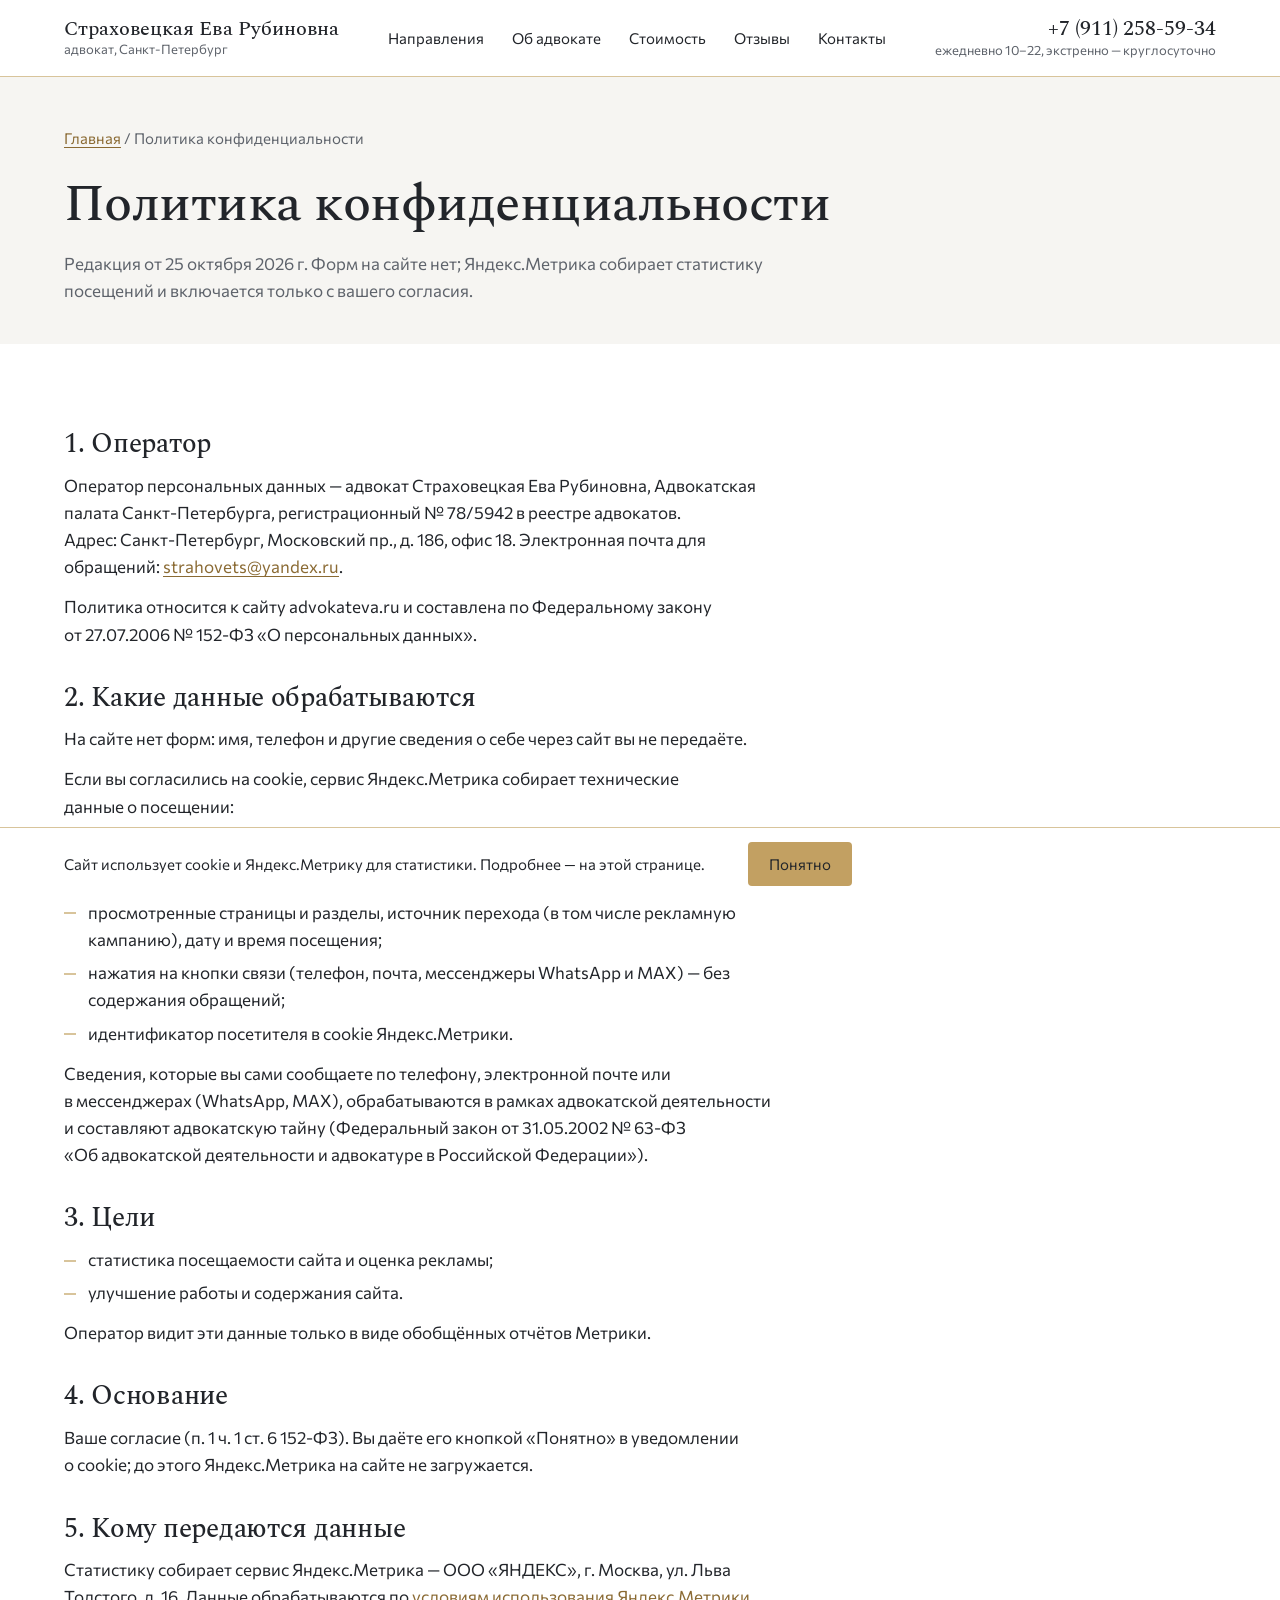
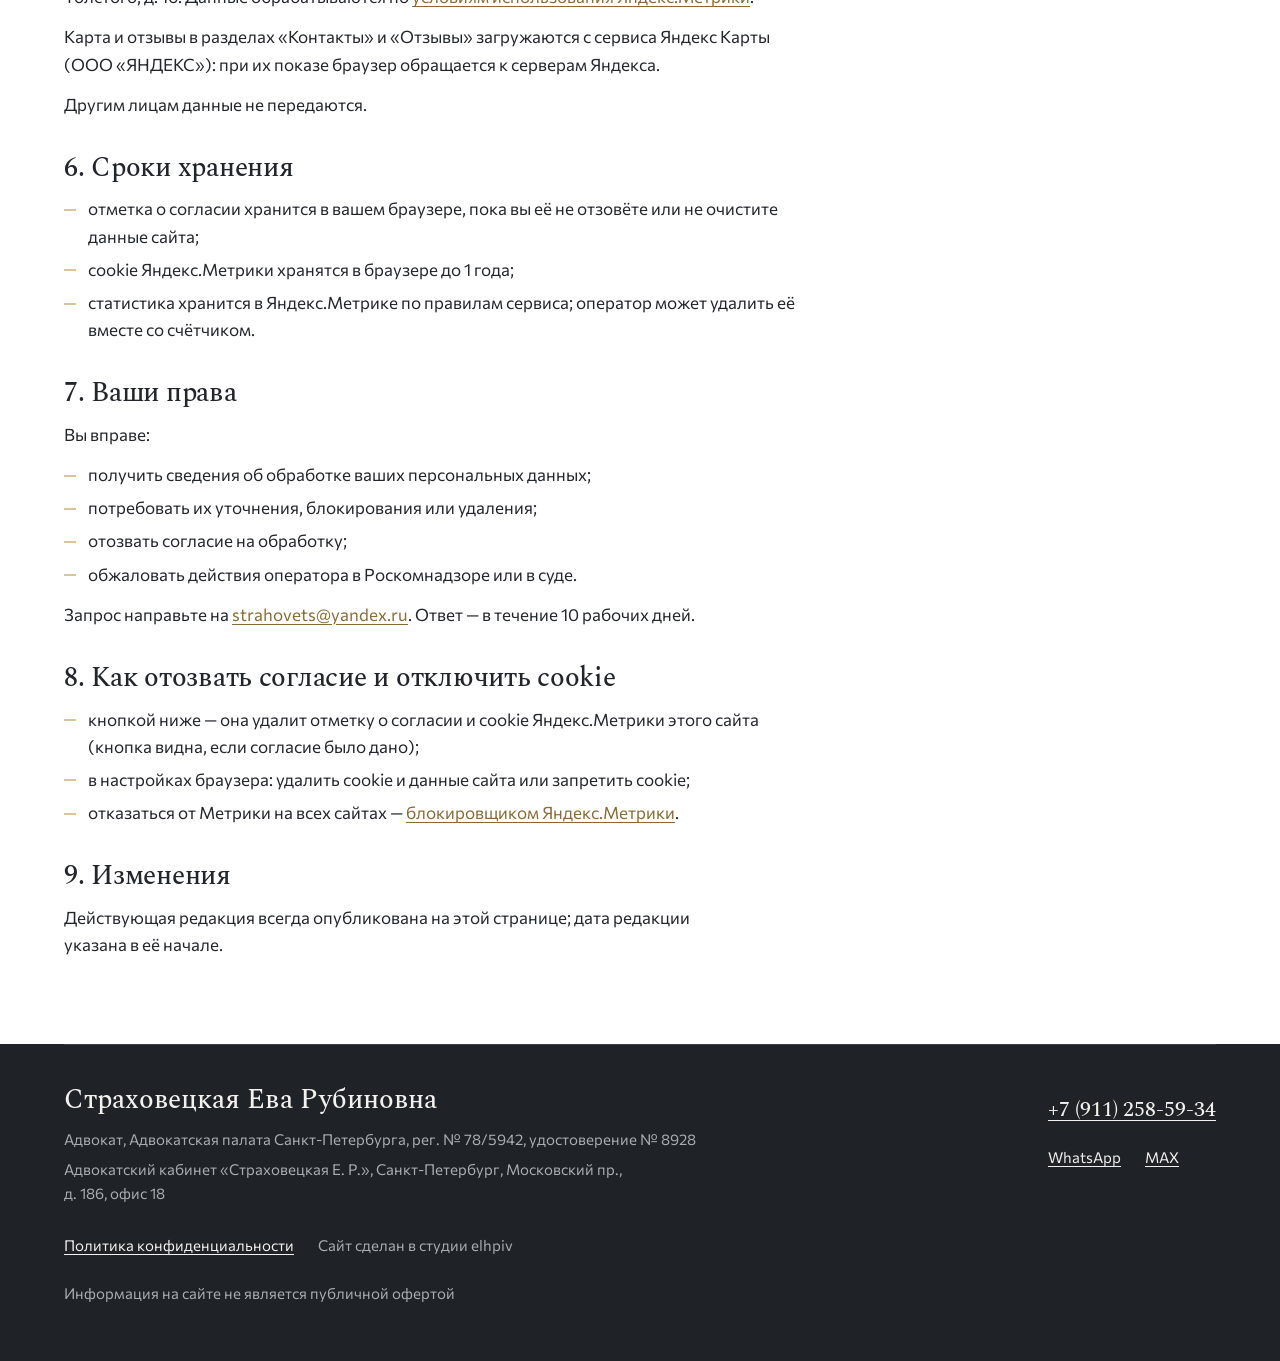
==== commit 54f8772c: "Zoon в отзывах, цель review_click; исковое в «Семейных» — от 7 000 ₽ - Ответ клиента: «Составление п" ====
--- a/privacy/index.html
+++ b/privacy/index.html
@@ -3,12 +3,11 @@
 <head>
   <meta charset="utf-8">
   <meta name="viewport" content="width=device-width, initial-scale=1, viewport-fit=cover">
-  <meta name="robots" content="noindex, nofollow">
   <meta name="format-detection" content="telephone=no">
 
   <title>Политика конфиденциальности — адвокат Страховецкая Е. Р.</title>
   <meta name="description" content="Как сайт адвоката Страховецкой Е. Р. обрабатывает данные посетителей: форм нет, Яндекс.Метрика — только с согласия.">
-  <link rel="canonical" href="https://elhpiv-hash.github.io/advokat-strahovetskaya/privacy/">
+  <link rel="canonical" href="https://advokateva.ru/privacy/">
   <meta name="theme-color" content="#FFFFFF">
   <link rel="icon" href="../favicon.ico" sizes="any">
   <link rel="apple-touch-icon" href="../apple-touch-icon.png">
@@ -19,7 +18,7 @@
 
   <!-- Тот же встроенный скрипт, что на главной: CSP пропускает только его -->
   <script>document.documentElement.className='js';setTimeout(function(){document.documentElement.classList.add('is-hero-ready')},2000);</script>
-  <script src="../js/main.min.js?v=1fa4b4c072" defer></script>
+  <script src="../js/main.min.js?v=b5df9f779e" defer></script>
 </head>
 <body>
   <a class="skip-link" href="#main">Перейти к содержанию</a>
